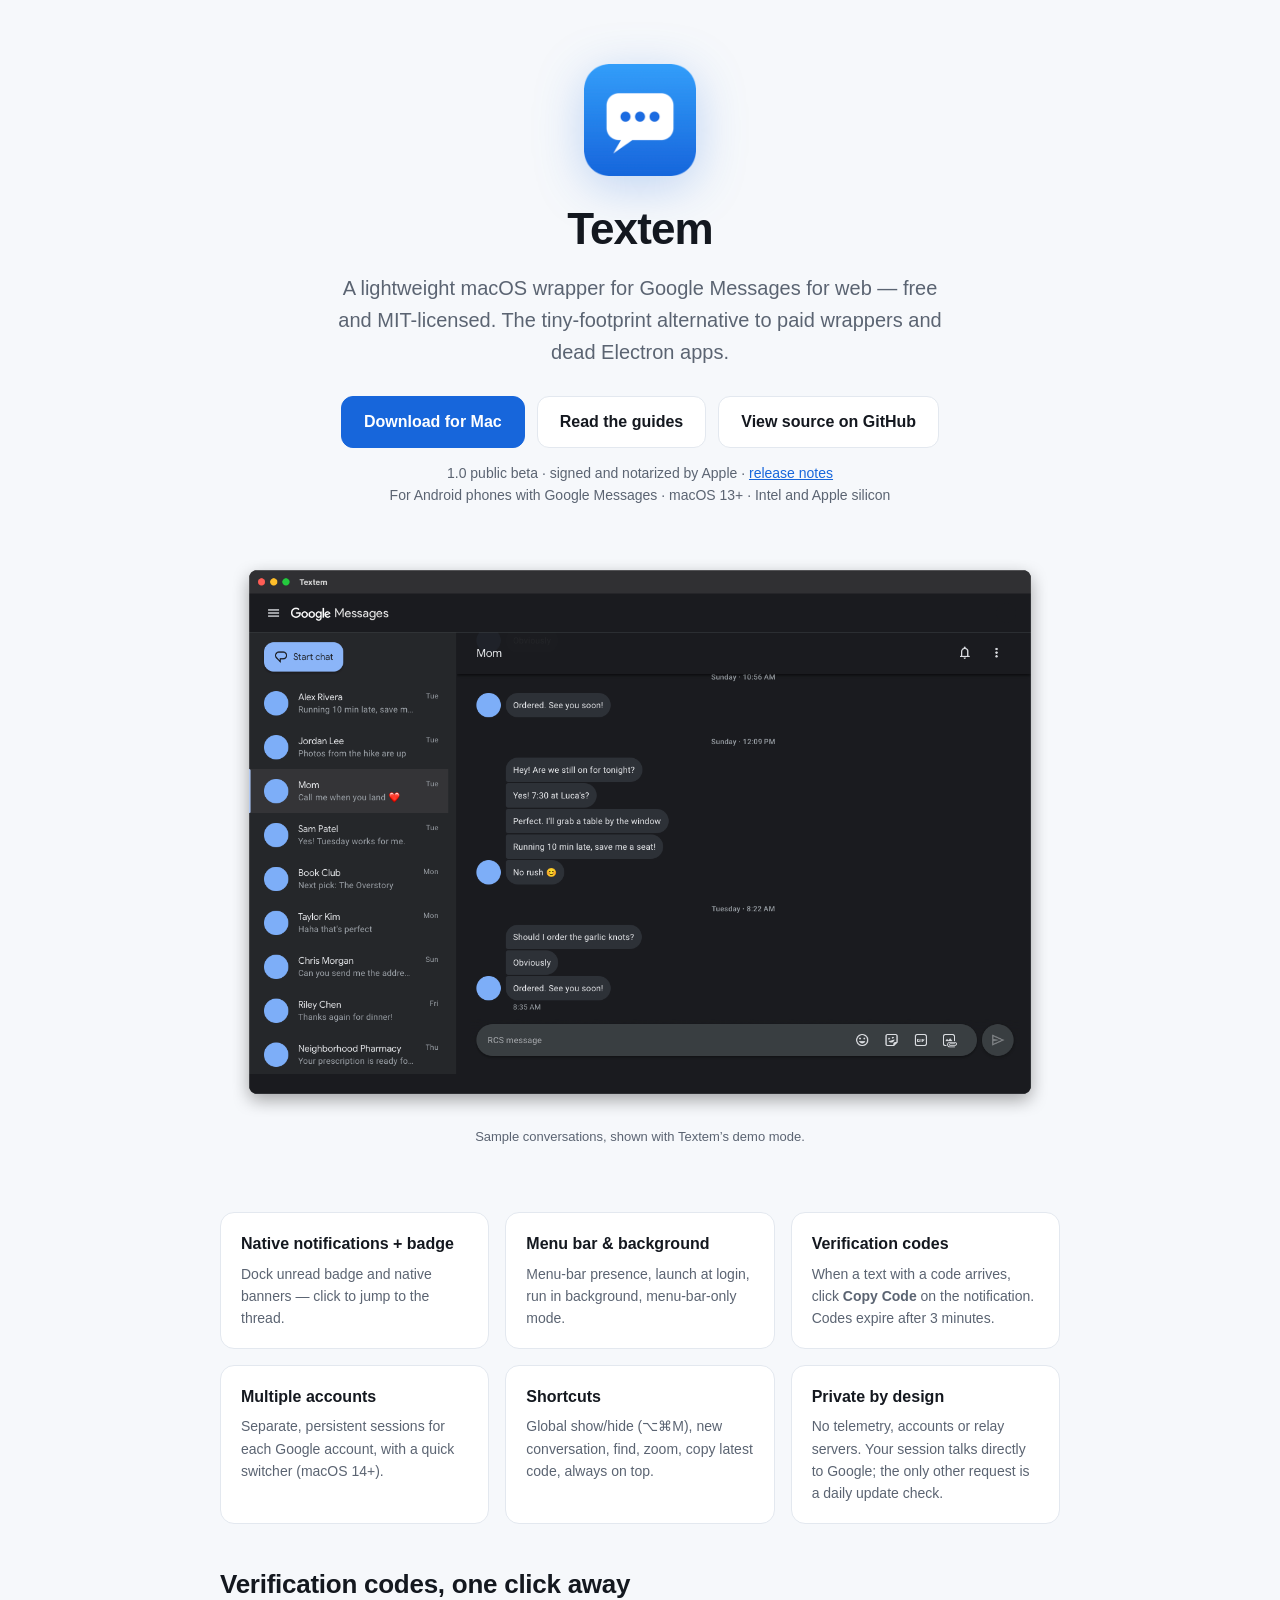
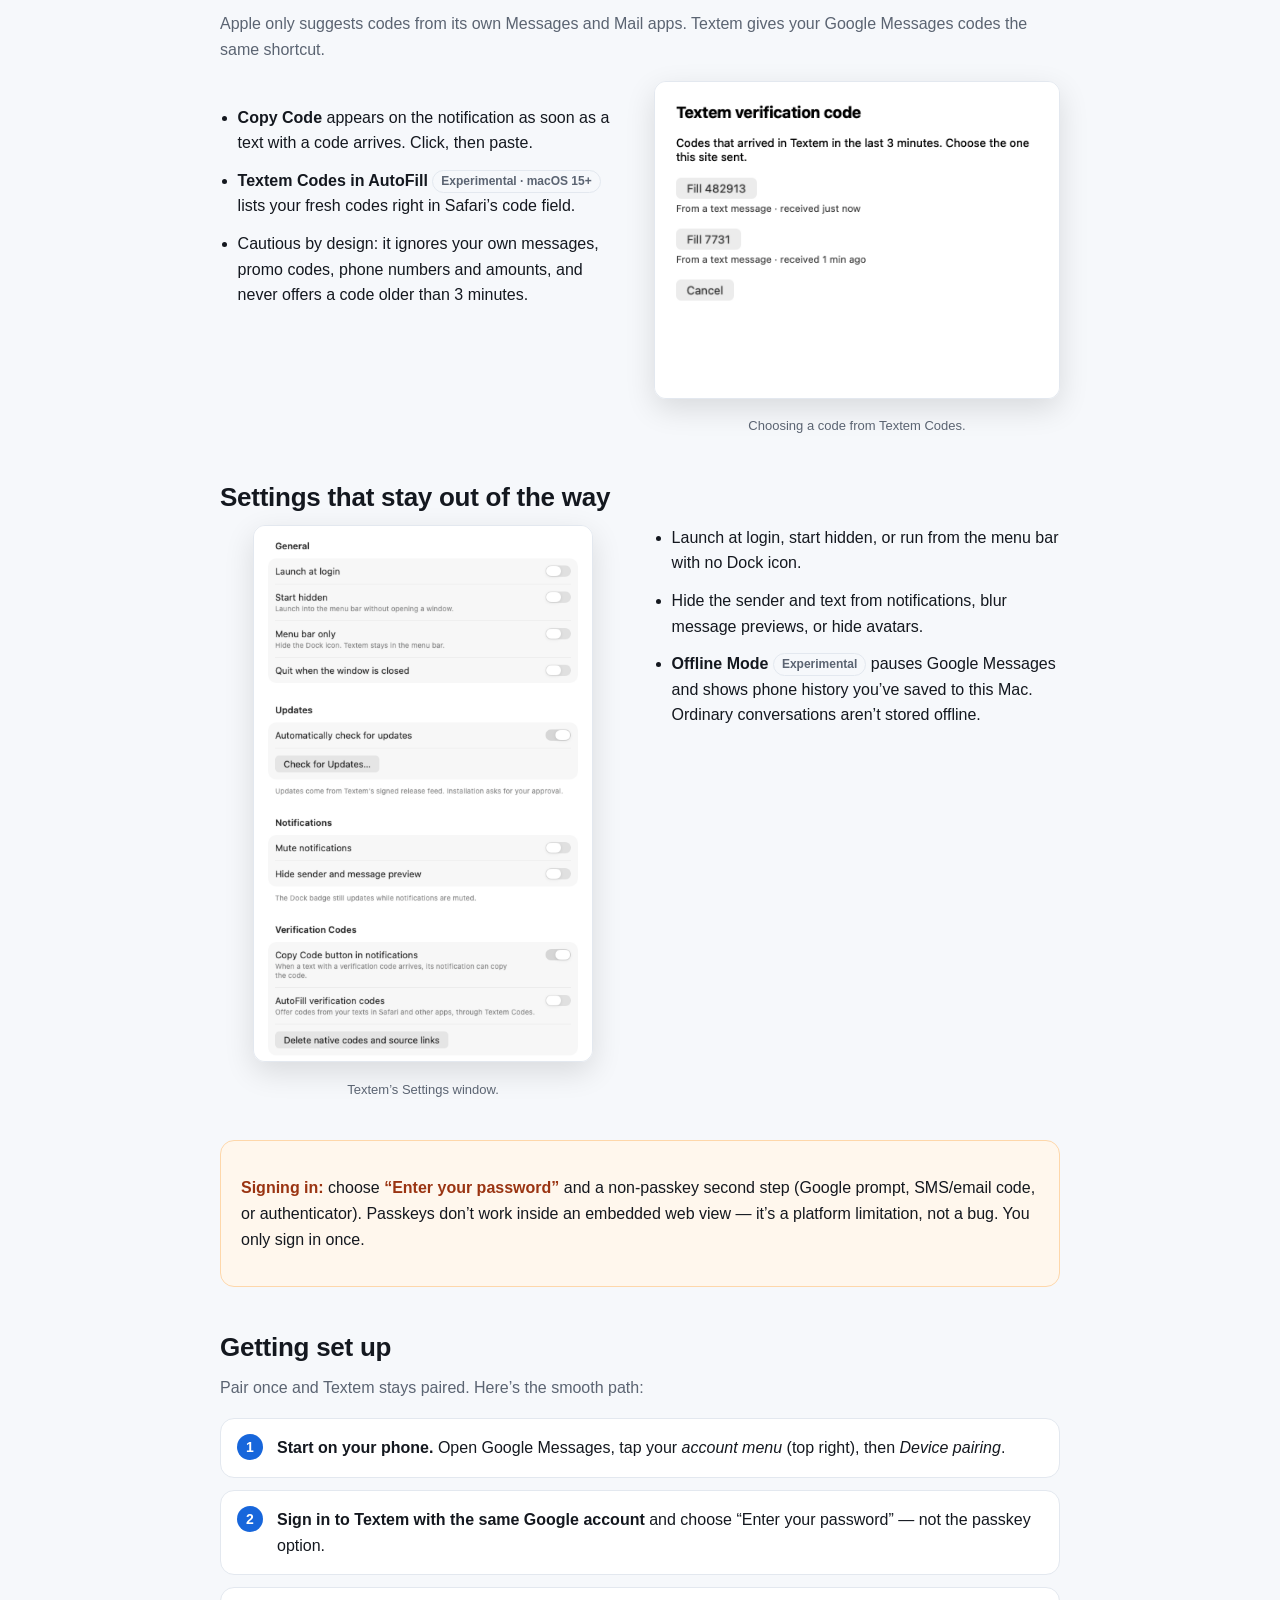
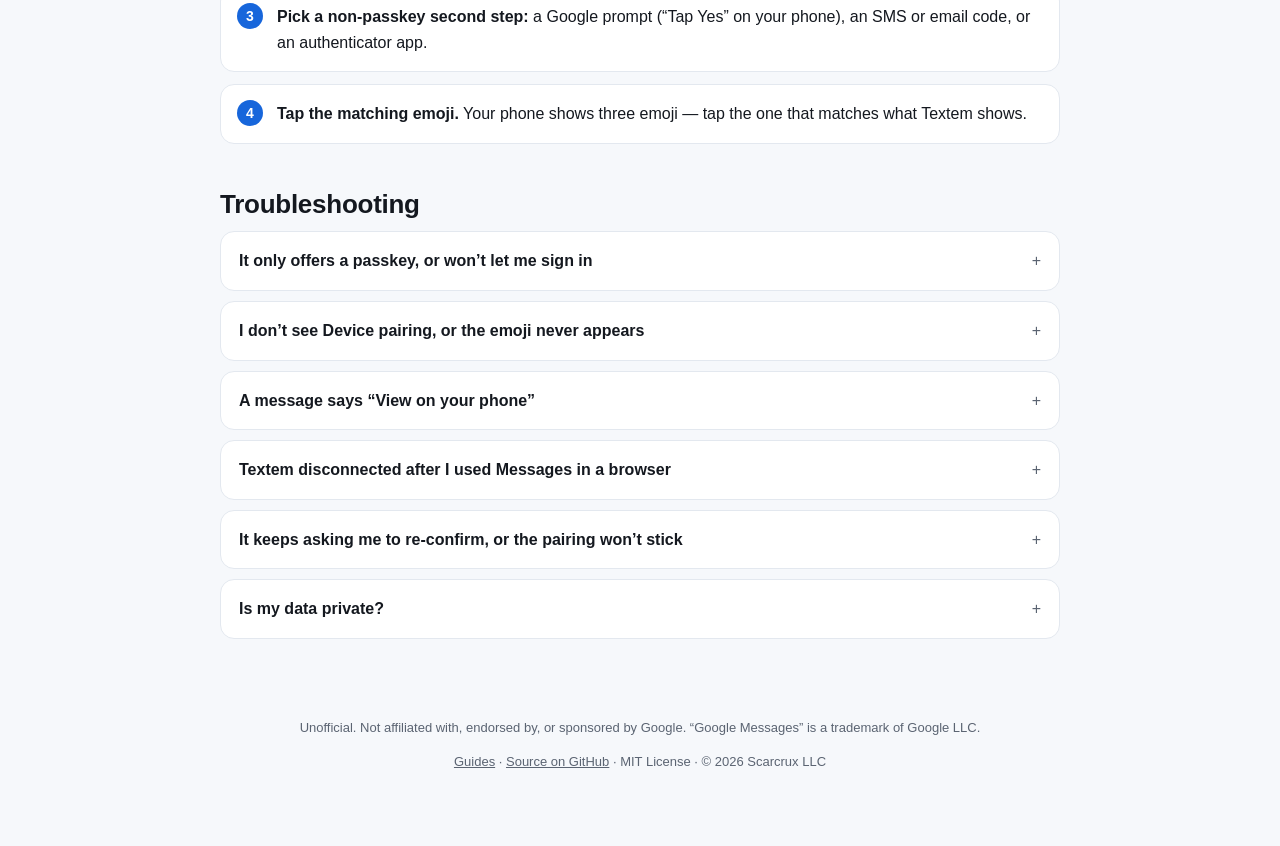
==== docs/index.html @ af414246 "docs(site): add seven user guides at /docs/ Owner request 2026-11-21 (high priority): a docs section" ====
<!DOCTYPE html>
<html lang="en">
<head>
  <meta charset="utf-8">
  <meta name="viewport" content="width=device-width, initial-scale=1">
  <title>Textem — a macOS wrapper for Google Messages</title>
  <meta name="description" content="A lightweight, free, MIT-licensed macOS wrapper for Google Messages for web. Dock badge, native notifications, menu bar, multiple accounts.">
  <link rel="canonical" href="https://textem.scarcrux.com/">
  <link rel="icon" href="favicon.png" type="image/png" sizes="64x64">
  <link rel="apple-touch-icon" href="apple-touch-icon.png">
  <script type="application/ld+json">{"@context":"https://schema.org","@type":"SoftwareApplication","name":"Textem","applicationCategory":"CommunicationApplication","operatingSystem":"macOS 13 or later","description":"A free macOS wrapper for Google Messages for web.","url":"https://textem.scarcrux.com/","license":"https://opensource.org/licenses/MIT","isAccessibleForFree":true,"softwareVersion":"1.0b3","downloadUrl":"https://github.com/Scarcrux/Textem/releases/latest/download/Textem.dmg","offers":{"@type":"Offer","price":"0","priceCurrency":"USD"},"author":{"@type":"Organization","name":"Scarcrux LLC"}}</script>
  <meta name="theme-color" content="#f6f8fb" media="(prefers-color-scheme: light)">
  <meta name="theme-color" content="#0f1319" media="(prefers-color-scheme: dark)">
  <!-- Open Graph -->
  <meta property="og:type" content="website">
  <meta property="og:site_name" content="Textem">
  <meta property="og:title" content="Textem — a macOS wrapper for Google Messages">
  <meta property="og:description" content="A lightweight, free, MIT-licensed macOS wrapper for Google Messages for web. Dock badge, native notifications, menu bar, multiple accounts.">
  <meta property="og:url" content="https://textem.scarcrux.com/">
  <meta property="og:image" content="https://textem.scarcrux.com/og-image.png">
  <meta property="og:image:width" content="1200">
  <meta property="og:image:height" content="630">
  <meta property="og:image:alt" content="Textem app icon and wordmark">
  <!-- Twitter -->
  <meta name="twitter:card" content="summary_large_image">
  <meta name="twitter:title" content="Textem — a macOS wrapper for Google Messages">
  <meta name="twitter:description" content="A lightweight, free, MIT-licensed macOS wrapper for Google Messages for web.">
  <meta name="twitter:image" content="https://textem.scarcrux.com/og-image.png">
  <style>
    :root {
      --blue: #1766db;
      --blue-light: #33a0fa;
      --ink: #14181f;
      --muted: #5b6472;
      --bg: #f6f8fb;
      --card: #ffffff;
      --border: #e3e8ef;
      /* Let form controls, scrollbars and the caret follow the scheme. */
      color-scheme: light dark;
    }
    * { box-sizing: border-box; }
    html { -webkit-font-smoothing: antialiased; }
    body {
      margin: 0; color: var(--ink); background: var(--bg);
      font: 16px/1.6 -apple-system, BlinkMacSystemFont, "Segoe UI", Roboto, Helvetica, Arial, sans-serif;
    }
    a { color: var(--blue); }
    a:focus-visible, summary:focus-visible { outline: 3px solid var(--blue); outline-offset: 3px; }
    .skip {
      position: absolute; left: 12px; top: -60px; z-index: 10; padding: 10px 14px;
      background: var(--card); color: var(--ink); border: 2px solid var(--blue); border-radius: 8px;
    }
    .skip:focus { top: 12px; }
    .sr-only {
      position: absolute; width: 1px; height: 1px; padding: 0; margin: -1px;
      overflow: hidden; clip: rect(0, 0, 0, 0); white-space: nowrap; border: 0;
    }
    .wrap { max-width: 880px; margin: 0 auto; padding: 0 20px; }
    /* header.wrap, not header: .wrap's padding (a class) beat the bare
       element selector and pinned the logo to the top edge. */
    header.wrap { text-align: center; padding: 64px 20px 40px; }
    .app-icon { width: 112px; height: 112px; display: block; margin: 0 auto 18px; filter: drop-shadow(0 10px 24px rgba(23,102,219,.25)); }
    h1 { font-size: 44px; margin: 0 0 8px; letter-spacing: -.02em; }
    .tag { font-size: 20px; color: var(--muted); margin: 0 auto 28px; max-width: 620px; }
    .btns { display: flex; gap: 12px; justify-content: center; flex-wrap: wrap; }
    .btn {
      display: inline-block; padding: 12px 22px; border-radius: 12px; font-weight: 600;
      text-decoration: none; border: 1px solid var(--border);
    }
    .btn.primary { background: var(--blue); color: #fff; border-color: var(--blue); }
    .btn.ghost { background: var(--card); color: var(--ink); }
    .btn.disabled { background: var(--card); color: var(--muted); cursor: not-allowed; }
    .note { color: var(--muted); font-size: 14px; margin-top: 14px; }
    section { padding: 24px 0 8px; }
    .grid { display: grid; grid-template-columns: repeat(auto-fit, minmax(220px, 1fr)); gap: 16px; }
    .feat { background: var(--card); border: 1px solid var(--border); border-radius: 14px; padding: 18px 20px; }
    .feat h3 { margin: 0 0 6px; font-size: 16px; }
    .feat p { margin: 0; color: var(--muted); font-size: 14px; }
    .callout {
      background: #fff7ed; border: 1px solid #fed7aa; border-radius: 14px; padding: 18px 20px; margin-top: 8px;
    }
    .callout strong { color: #9a3412; }
    footer { text-align: center; color: var(--muted); font-size: 13px; padding: 48px 20px 60px; }
    footer a { color: var(--muted); }
    h2 { font-size: 26px; letter-spacing: -.01em; margin: 8px 0 6px; }
    .lead { color: var(--muted); margin: 0 0 18px; }
    ol.steps { list-style: none; counter-reset: s; margin: 0; padding: 0; display: grid; gap: 12px; }
    ol.steps li {
      counter-increment: s; position: relative; padding: 16px 18px 16px 56px;
      background: var(--card); border: 1px solid var(--border); border-radius: 14px;
    }
    ol.steps li::before {
      content: counter(s); position: absolute; left: 16px; top: 15px;
      width: 26px; height: 26px; border-radius: 50%; background: var(--blue); color: #fff;
      font-weight: 700; font-size: 14px; display: grid; place-items: center;
    }
    details.faq {
      background: var(--card); border: 1px solid var(--border); border-radius: 14px;
      padding: 0 18px; margin-bottom: 10px;
    }
    details.faq summary { cursor: pointer; font-weight: 600; padding: 16px 0; list-style: none; }
    details.faq summary::-webkit-details-marker { display: none; }
    details.faq summary::after { content: "+"; float: right; color: var(--muted); font-weight: 400; }
    details.faq[open] summary::after { content: "–"; }
    details.faq p { margin: 0 0 16px; color: var(--muted); font-size: 15px; }
    .split { display: grid; grid-template-columns: 1fr 1fr; gap: 28px; align-items: start; }
    .shot.tall img { max-width: 340px; }
    @media (max-width: 760px) { .split { grid-template-columns: 1fr; } }
    .shot { margin: 0; text-align: center; }
    .shot img { max-width: 100%; height: auto; border-radius: 12px; border: 1px solid var(--border); box-shadow: 0 10px 30px rgba(0,0,0,.12); }
    .shot figcaption { color: var(--muted); font-size: 13px; margin-top: 10px; }
    .ticks { padding-left: 1.1em; margin: 0; }
    .ticks li { margin: 0 0 12px; }
    .badge { display: inline-block; font-size: 12px; font-weight: 600; color: var(--muted); border: 1px solid var(--border); border-radius: 999px; padding: 1px 8px; vertical-align: 1px; }
    .hero-shot { margin: 34px auto 0; max-width: 980px; }
    .hero-shot img { width: 100%; height: auto; display: block; }
    .hero-shot figcaption { color: var(--muted); font-size: 13px; margin-top: 4px; }
    /* Dark mode: the page is variable-driven, so overriding the palette covers
       nearly everything. Only the amber callout hardcodes
       light-scheme colors and need explicit counterparts. Keep this block LAST
       in the stylesheet: its rules have the same specificity as the base
       rules, so anything after it would silently win in dark mode. */
    @media (prefers-color-scheme: dark) {
      :root {
        /* #4d9bff, not a darker blue: links must clear 4.5:1 on the page bg AND
           inside cards (#2b7cff measured 4.42 on --card, just under AA). */
        --blue: #4d9bff;
        --blue-light: #66b2ff;
        --ink: #e6eaf0;
        --muted: #98a2b3;
        --bg: #0f1319;
        --card: #171c24;
        --border: #262d38;
      }
      /* Filled controls invert in dark: white-on-blue only reached 3.87:1, so
         use a lighter blue with dark text (8.3:1). */
      .btn.primary { background: var(--blue-light); color: #0f1319; border-color: var(--blue-light); }
      ol.steps li::before { background: var(--blue-light); color: #0f1319; }
      .callout { background: #2a1c0c; border-color: #6b3f10; }
      .callout strong { color: #fbbf24; }
    }
  </style>
</head>
<body>
  <a class="skip" href="#main">Skip to main content</a>
  <header class="wrap">
    <img class="app-icon" src="media/app-icon.png" width="112" height="112" alt="">
    <h1>Textem</h1>
    <p class="tag">A lightweight macOS wrapper for Google Messages for web — free and MIT-licensed. The tiny-footprint alternative to paid wrappers and dead Electron apps.</p>
    <div class="btns">
      <a class="btn primary" href="https://github.com/Scarcrux/Textem/releases/latest/download/Textem.dmg">Download for Mac</a>
      <a class="btn ghost" href="/docs/">Read the guides</a>
      <a class="btn ghost" href="https://github.com/Scarcrux/Textem">View source on GitHub</a>
    </div>
    <p class="note">1.0 public beta · signed and notarized by Apple · <a href="https://github.com/Scarcrux/Textem/releases/latest">release notes</a><br>For Android phones with Google Messages · macOS 13+ · Intel and Apple silicon</p>
    <figure class="hero-shot">
      <img src="media/textem-window.png" width="1376" height="954" alt="The Textem window showing Google Messages with a conversation list and an open chat (sample conversations)">
      <figcaption>Sample conversations, shown with Textem’s demo mode.</figcaption>
    </figure>
  </header>

  <main class="wrap" id="main">
    <section>
      <h2 class="sr-only">Features</h2>
      <div class="grid">
        <div class="feat"><h3>Native notifications + badge</h3><p>Dock unread badge and native banners — click to jump to the thread.</p></div>
        <div class="feat"><h3>Menu bar &amp; background</h3><p>Menu-bar presence, launch at login, run in background, menu-bar-only mode.</p></div>
        <div class="feat"><h3>Verification codes</h3><p>When a text with a code arrives, click <strong>Copy Code</strong> on the notification. Codes expire after 3 minutes.</p></div>
        <div class="feat"><h3>Multiple accounts</h3><p>Separate, persistent sessions for each Google account, with a quick switcher (macOS 14+).</p></div>
        <div class="feat"><h3>Shortcuts</h3><p>Global show/hide (⌥⌘M), new conversation, find, zoom, copy latest code, always on top.</p></div>
        <div class="feat"><h3>Private by design</h3><p>No telemetry, accounts or relay servers. Your session talks directly to Google; the only other request is a daily update check.</p></div>
      </div>
    </section>

    <section id="codes">
      <h2>Verification codes, one click away</h2>
      <p class="lead">Apple only suggests codes from its own Messages and Mail apps. Textem gives your Google Messages codes the same shortcut.</p>
      <div class="split">
        <div style="padding-top: 24px">
          <ul class="ticks">
            <li><strong>Copy Code</strong> appears on the notification as soon as a text with a code arrives. Click, then paste.</li>
            <li><strong>Textem Codes in AutoFill</strong> <span class="badge">Experimental · macOS 15+</span> lists your fresh codes right in Safari’s code field.</li>
            <li>Cautious by design: it ignores your own messages, promo codes, phone numbers and amounts, and never offers a code older than 3 minutes.</li>
          </ul>
        </div>
        <figure class="shot">
          <picture>
            <source srcset="media/autofill-list-dark.png" media="(prefers-color-scheme: dark)">
            <img src="media/autofill-list-light.png" width="460" height="360" alt="Textem Codes AutoFill sheet listing two recent verification codes with Fill buttons">
          </picture>
          <figcaption>Choosing a code from Textem Codes.</figcaption>
        </figure>
      </div>
    </section>

    <section id="settings">
      <h2>Settings that stay out of the way</h2>
      <div class="split">
        <figure class="shot tall">
          <picture>
            <source srcset="media/settings-dark.png" media="(prefers-color-scheme: dark)">
            <img src="media/settings-light.png" width="480" height="760" alt="Textem Settings: launch at login, start hidden, menu bar only, updates, notifications and verification codes">
          </picture>
          <figcaption>Textem’s Settings window.</figcaption>
        </figure>
        <div>
          <ul class="ticks">
            <li>Launch at login, start hidden, or run from the menu bar with no Dock icon.</li>
            <li>Hide the sender and text from notifications, blur message previews, or hide avatars.</li>
            <li><strong>Offline Mode</strong> <span class="badge">Experimental</span> pauses Google Messages and shows phone history you’ve saved to this Mac. Ordinary conversations aren’t stored offline.</li>
          </ul>
        </div>
      </div>
    </section>

    <section>
      <h2 class="sr-only">Sign-in notice</h2>
      <div class="callout">
        <p><strong>Signing in:</strong> choose <strong>“Enter your password”</strong> and a non-passkey second step (Google prompt, SMS/email code, or authenticator). Passkeys don’t work inside an embedded web view — it’s a platform limitation, not a bug. You only sign in once.</p>
      </div>
    </section>

    <section id="setup">
      <h2>Getting set up</h2>
      <p class="lead">Pair once and Textem stays paired. Here’s the smooth path:</p>
      <ol class="steps">
        <li><strong>Start on your phone.</strong> Open Google Messages, tap your <em>account menu</em> (top right), then <em>Device pairing</em>.</li>
        <li><strong>Sign in to Textem with the same Google account</strong> and choose “Enter your password” — not the passkey option.</li>
        <li><strong>Pick a non-passkey second step:</strong> a Google prompt (“Tap Yes” on your phone), an SMS or email code, or an authenticator app.</li>
        <li><strong>Tap the matching emoji.</strong> Your phone shows three emoji — tap the one that matches what Textem shows.</li>
      </ol>
    </section>

    <section id="troubleshooting">
      <h2>Troubleshooting</h2>
      <details class="faq">
        <summary>It only offers a passkey, or won’t let me sign in</summary>
        <p>Passkeys can’t work inside an embedded web view — that’s an Apple platform limitation for sites we don’t own, not a bug in Textem. On the sign-in screen choose <strong>“Enter your password”</strong> and a non-passkey second step (Google prompt, SMS/email code, or authenticator).</p>
      </details>
      <details class="faq">
        <summary>I don’t see Device pairing, or the emoji never appears</summary>
        <p>Update Google Messages on your phone, then open your <em>account menu</em> (top right) → <em>Device pairing</em>. Make sure your phone and Textem are signed in to the <strong>same</strong> Google account. QR-code pairing is no longer available in the US, so the emoji prompt is the way to pair there.</p>
      </details>
      <details class="faq">
        <summary>A message says “View on your phone”</summary>
        <p>Google sends some messages — usually business messages with rich cards, images or buttons — only to your phone. Google Messages for web never receives their content, so Textem can’t show it either. Open those messages on your phone.</p>
      </details>
      <details class="faq">
        <summary>Textem disconnected after I used Messages in a browser</summary>
        <p>Google allows only one active computer at a time per account. Opening Google Messages for web in a browser or on another computer makes that the active one, and Textem loses its connection. Close the other session, then reload Textem (⇧⌘R).</p>
      </details>
      <details class="faq">
        <summary>It keeps asking me to re-confirm, or the pairing won’t stick</summary>
        <p>That’s usually cross-site cookie partitioning. Textem already relaxes tracking prevention on its own data store so Google’s cookies aren’t split between <em>accounts.google.com</em> and <em>messages.google.com</em>. If it still loops, quit Textem fully and reopen it — don’t force-quit while you’re mid-sign-in — then try once more.</p>
      </details>
      <details class="faq">
        <summary>Is my data private?</summary>
        <p>Yes. Textem is just a wrapper around Google’s own web client: your session lives locally on your Mac, there’s zero telemetry, and nothing sits between you and Google — no third-party account, no relay server. The only other connection is a once-a-day update check to this site while Textem is open, which you can turn off in Settings.</p>
      </details>
    </section>
  </main>

  <footer>
    <p>Unofficial. Not affiliated with, endorsed by, or sponsored by Google. “Google Messages” is a trademark of Google LLC.</p>
    <p><a href="/docs/">Guides</a> · <a href="https://github.com/Scarcrux/Textem">Source on GitHub</a> · MIT License · © 2026 Scarcrux LLC</p>
  </footer>
</body>
</html>
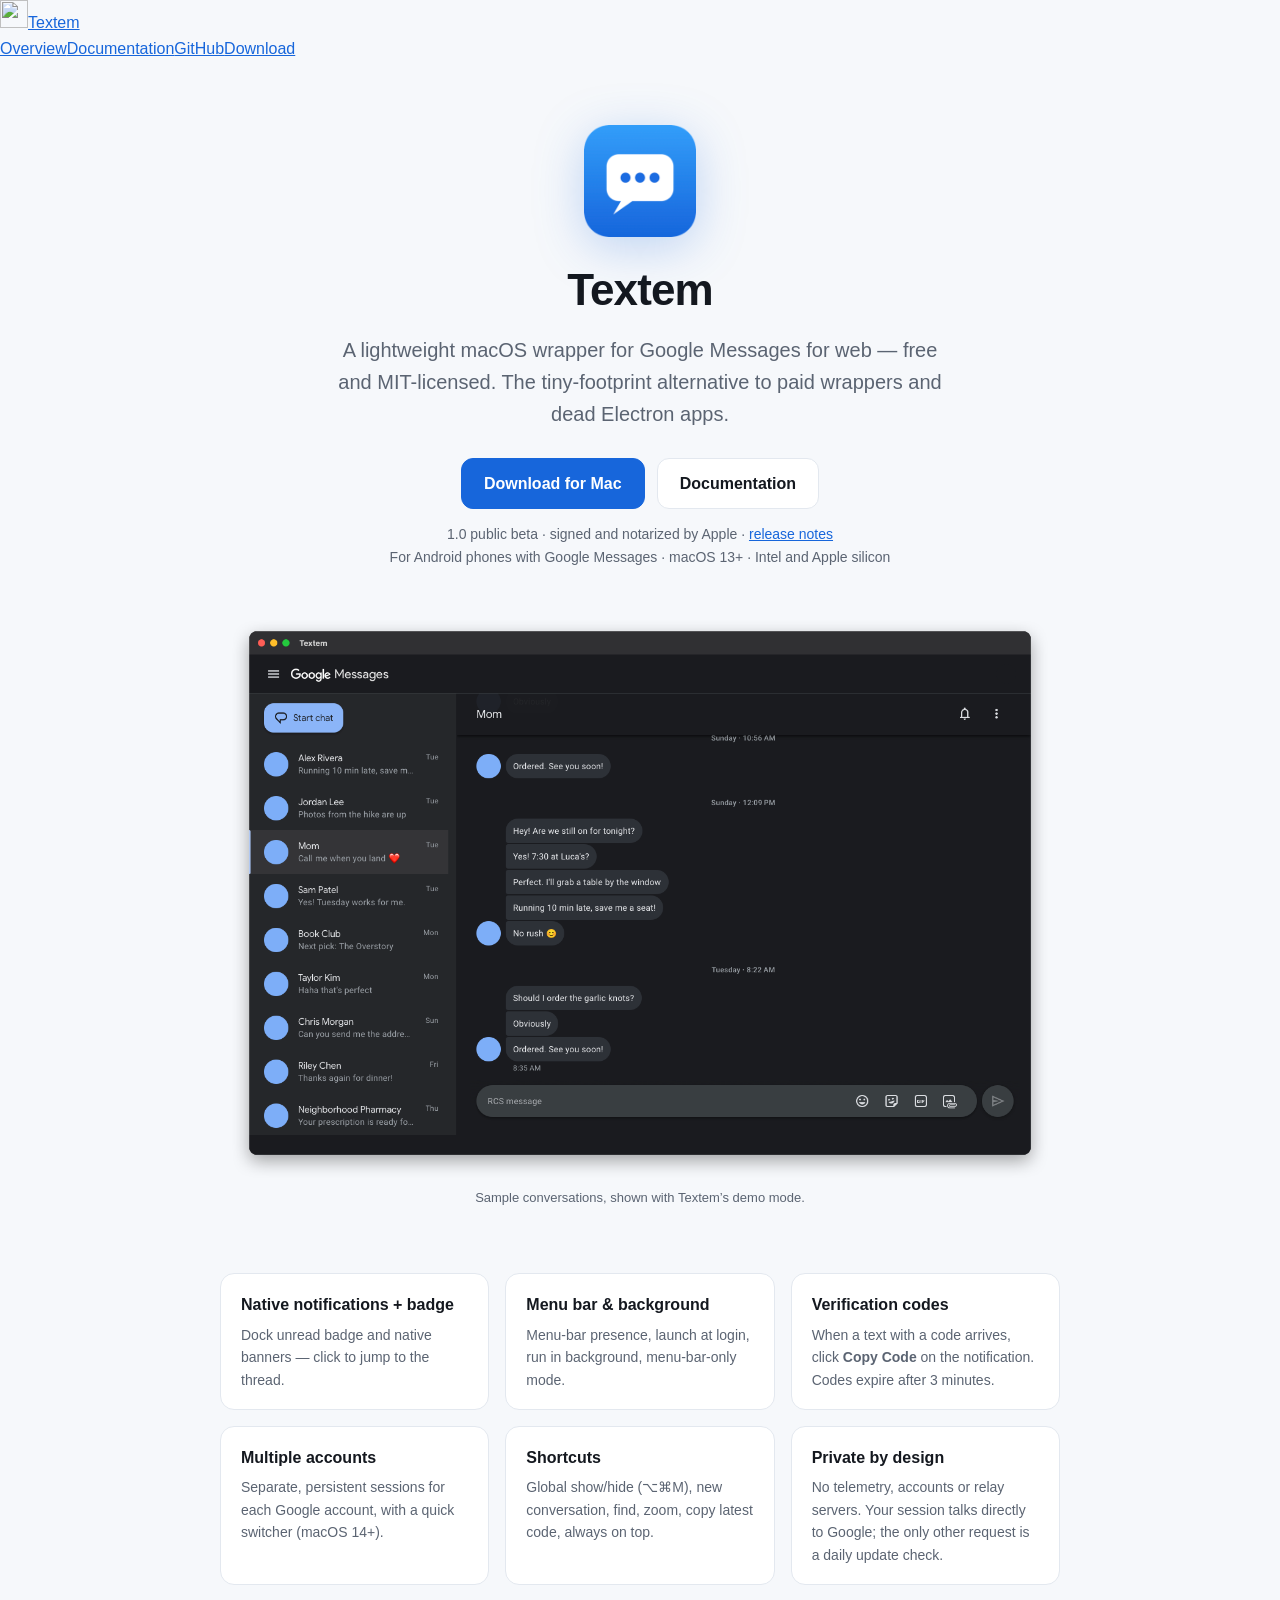
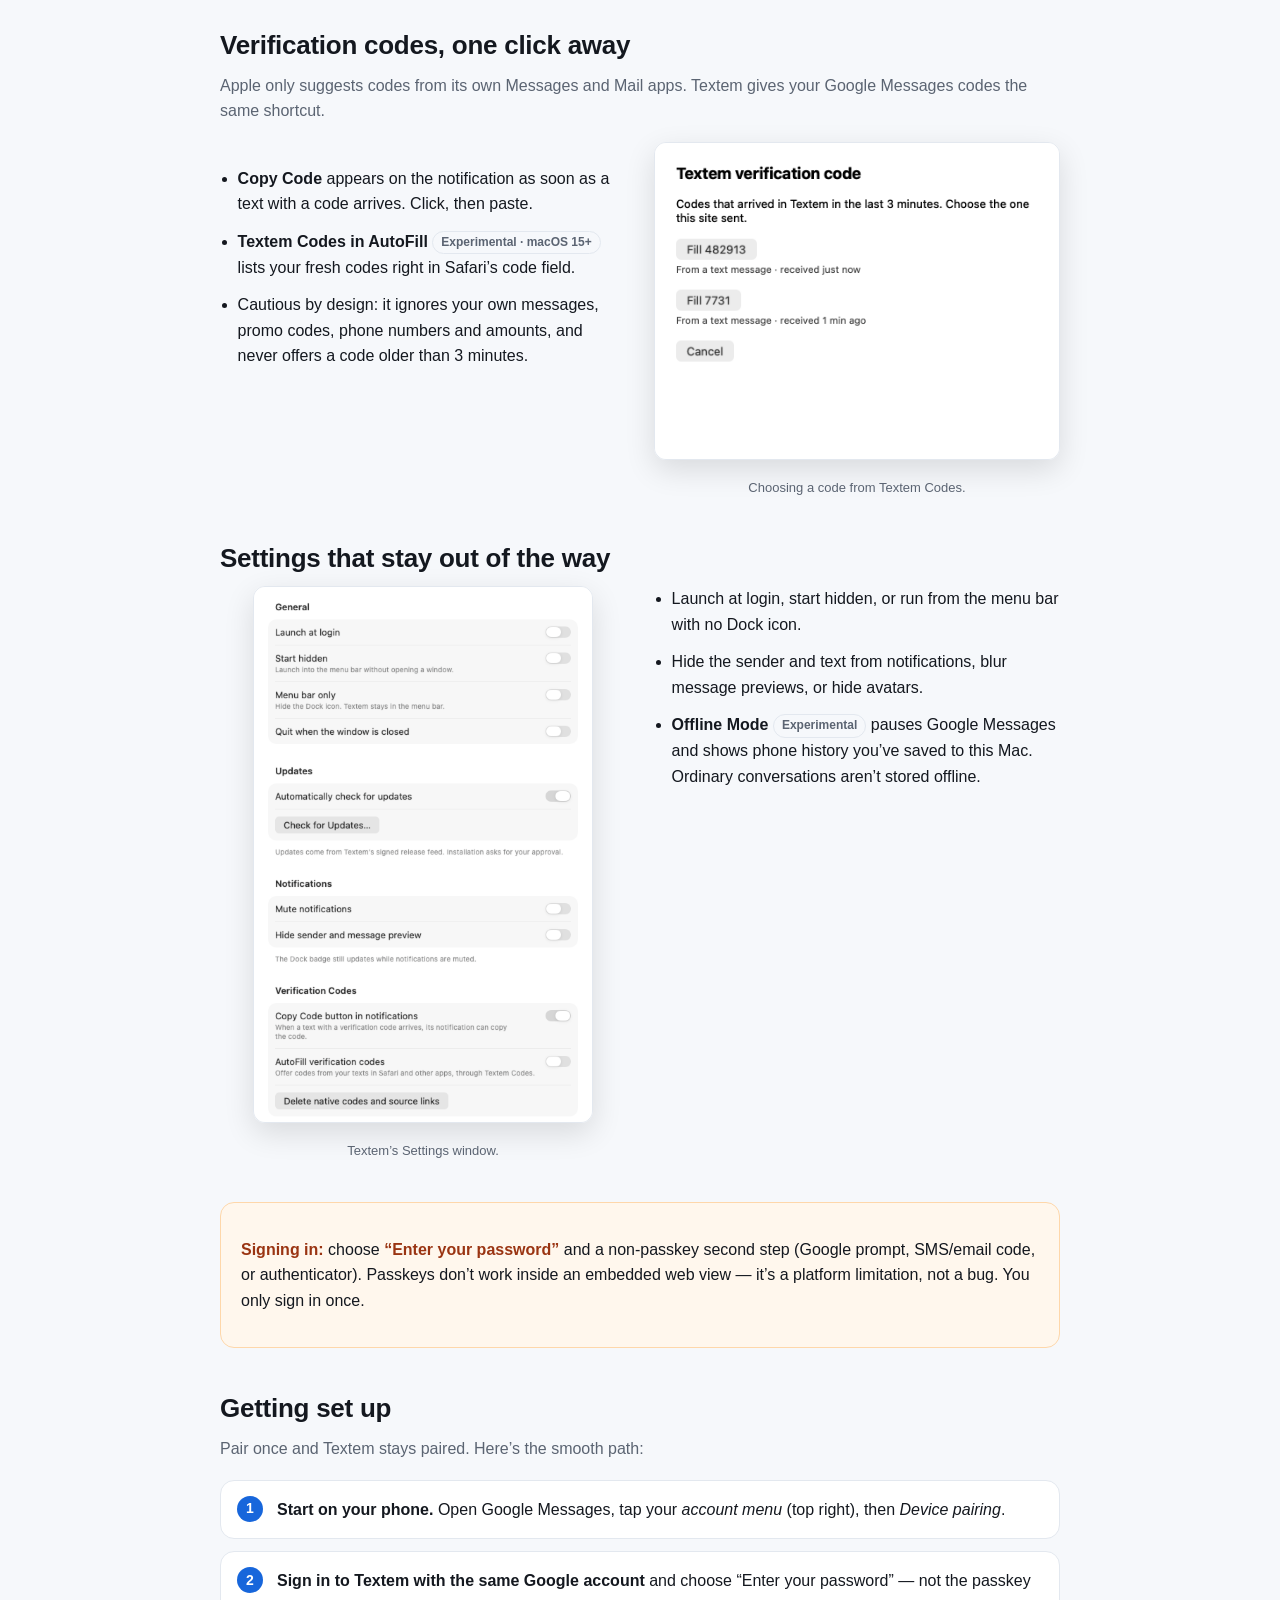
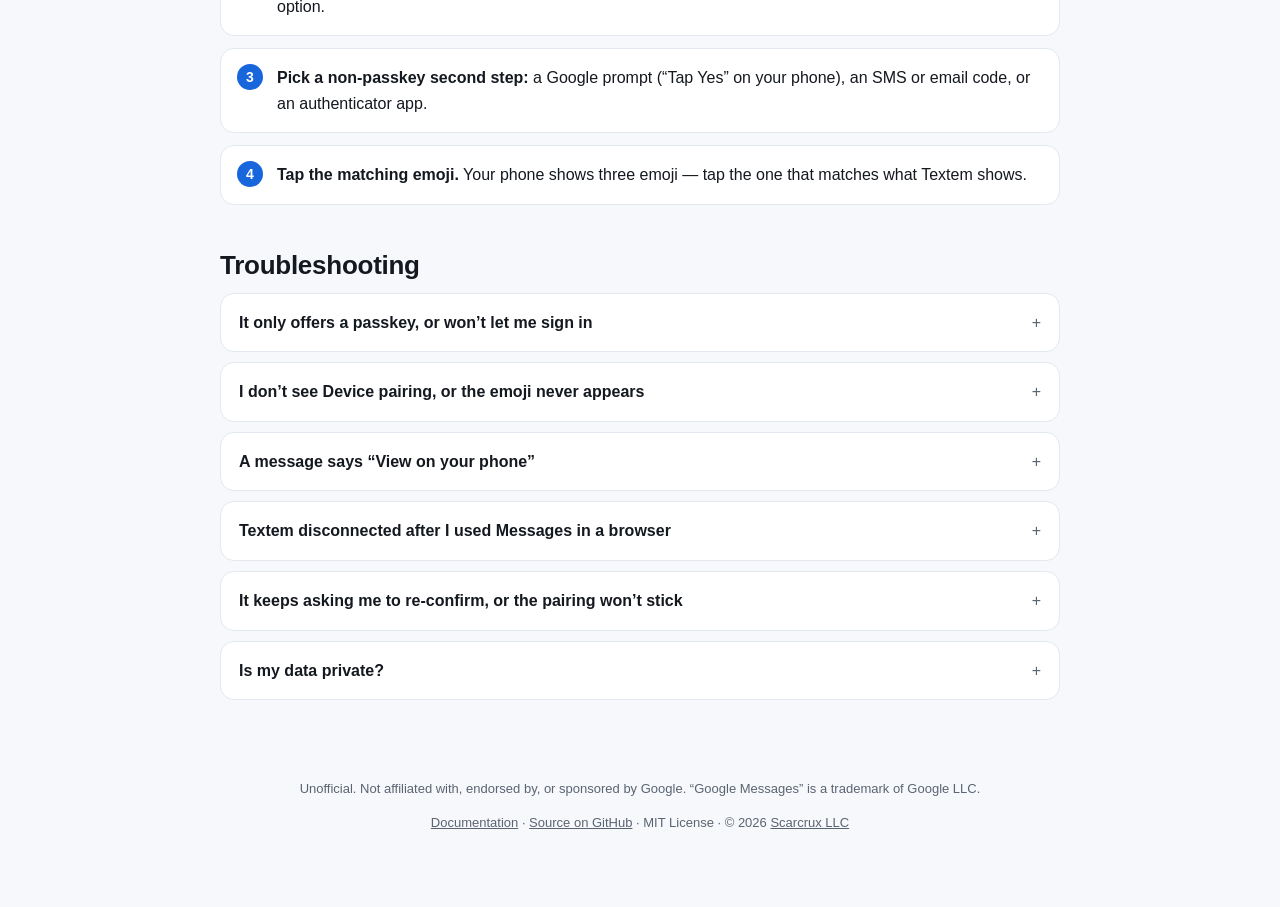
==== commit 036b7662: "docs(site): share one top bar across every page Owner feedback on the live site: the menu only exist" ====
--- a/docs/index.html
+++ b/docs/index.html
@@ -6,6 +6,7 @@
   <title>Textem — a macOS wrapper for Google Messages</title>
   <meta name="description" content="A lightweight, free, MIT-licensed macOS wrapper for Google Messages for web. Dock badge, native notifications, menu bar, multiple accounts.">
   <link rel="canonical" href="https://textem.scarcrux.com/">
+  <link rel="stylesheet" href="/topbar.css">
   <link rel="icon" href="favicon.png" type="image/png" sizes="64x64">
   <link rel="apple-touch-icon" href="apple-touch-icon.png">
   <script type="application/ld+json">{"@context":"https://schema.org","@type":"SoftwareApplication","name":"Textem","applicationCategory":"CommunicationApplication","operatingSystem":"macOS 13 or later","description":"A free macOS wrapper for Google Messages for web.","url":"https://textem.scarcrux.com/","license":"https://opensource.org/licenses/MIT","isAccessibleForFree":true,"softwareVersion":"1.0b3","downloadUrl":"https://github.com/Scarcrux/Textem/releases/latest/download/Textem.dmg","offers":{"@type":"Offer","price":"0","priceCurrency":"USD"},"author":{"@type":"Organization","name":"Scarcrux LLC"}}</script>
@@ -143,14 +144,14 @@
 </head>
 <body>
   <a class="skip" href="#main">Skip to main content</a>
+  <header class="site-topbar"><a class="tb-brand" href="/"><img src="/media/app-icon.png" width="28" height="28" alt="">Textem</a><nav aria-label="Site"><a href="/" aria-current="page">Overview</a><a href="/docs/">Documentation</a><a href="https://github.com/Scarcrux/Textem" class="tb-github">GitHub</a><a class="tb-download" href="https://github.com/Scarcrux/Textem/releases/latest/download/Textem.dmg">Download</a></nav></header>
   <header class="wrap">
     <img class="app-icon" src="media/app-icon.png" width="112" height="112" alt="">
     <h1>Textem</h1>
     <p class="tag">A lightweight macOS wrapper for Google Messages for web — free and MIT-licensed. The tiny-footprint alternative to paid wrappers and dead Electron apps.</p>
     <div class="btns">
       <a class="btn primary" href="https://github.com/Scarcrux/Textem/releases/latest/download/Textem.dmg">Download for Mac</a>
-      <a class="btn ghost" href="/docs/">Read the guides</a>
-      <a class="btn ghost" href="https://github.com/Scarcrux/Textem">View source on GitHub</a>
+      <a class="btn ghost" href="/docs/">Documentation</a>
     </div>
     <p class="note">1.0 public beta · signed and notarized by Apple · <a href="https://github.com/Scarcrux/Textem/releases/latest">release notes</a><br>For Android phones with Google Messages · macOS 13+ · Intel and Apple silicon</p>
     <figure class="hero-shot">
@@ -262,7 +263,7 @@
 
   <footer>
     <p>Unofficial. Not affiliated with, endorsed by, or sponsored by Google. “Google Messages” is a trademark of Google LLC.</p>
-    <p><a href="/docs/">Guides</a> · <a href="https://github.com/Scarcrux/Textem">Source on GitHub</a> · MIT License · © 2026 Scarcrux LLC</p>
+    <p><a href="/docs/">Documentation</a> · <a href="https://github.com/Scarcrux/Textem">Source on GitHub</a> · MIT License · © 2026 <a href="https://scarcrux.com">Scarcrux LLC</a></p>
   </footer>
 </body>
 </html>
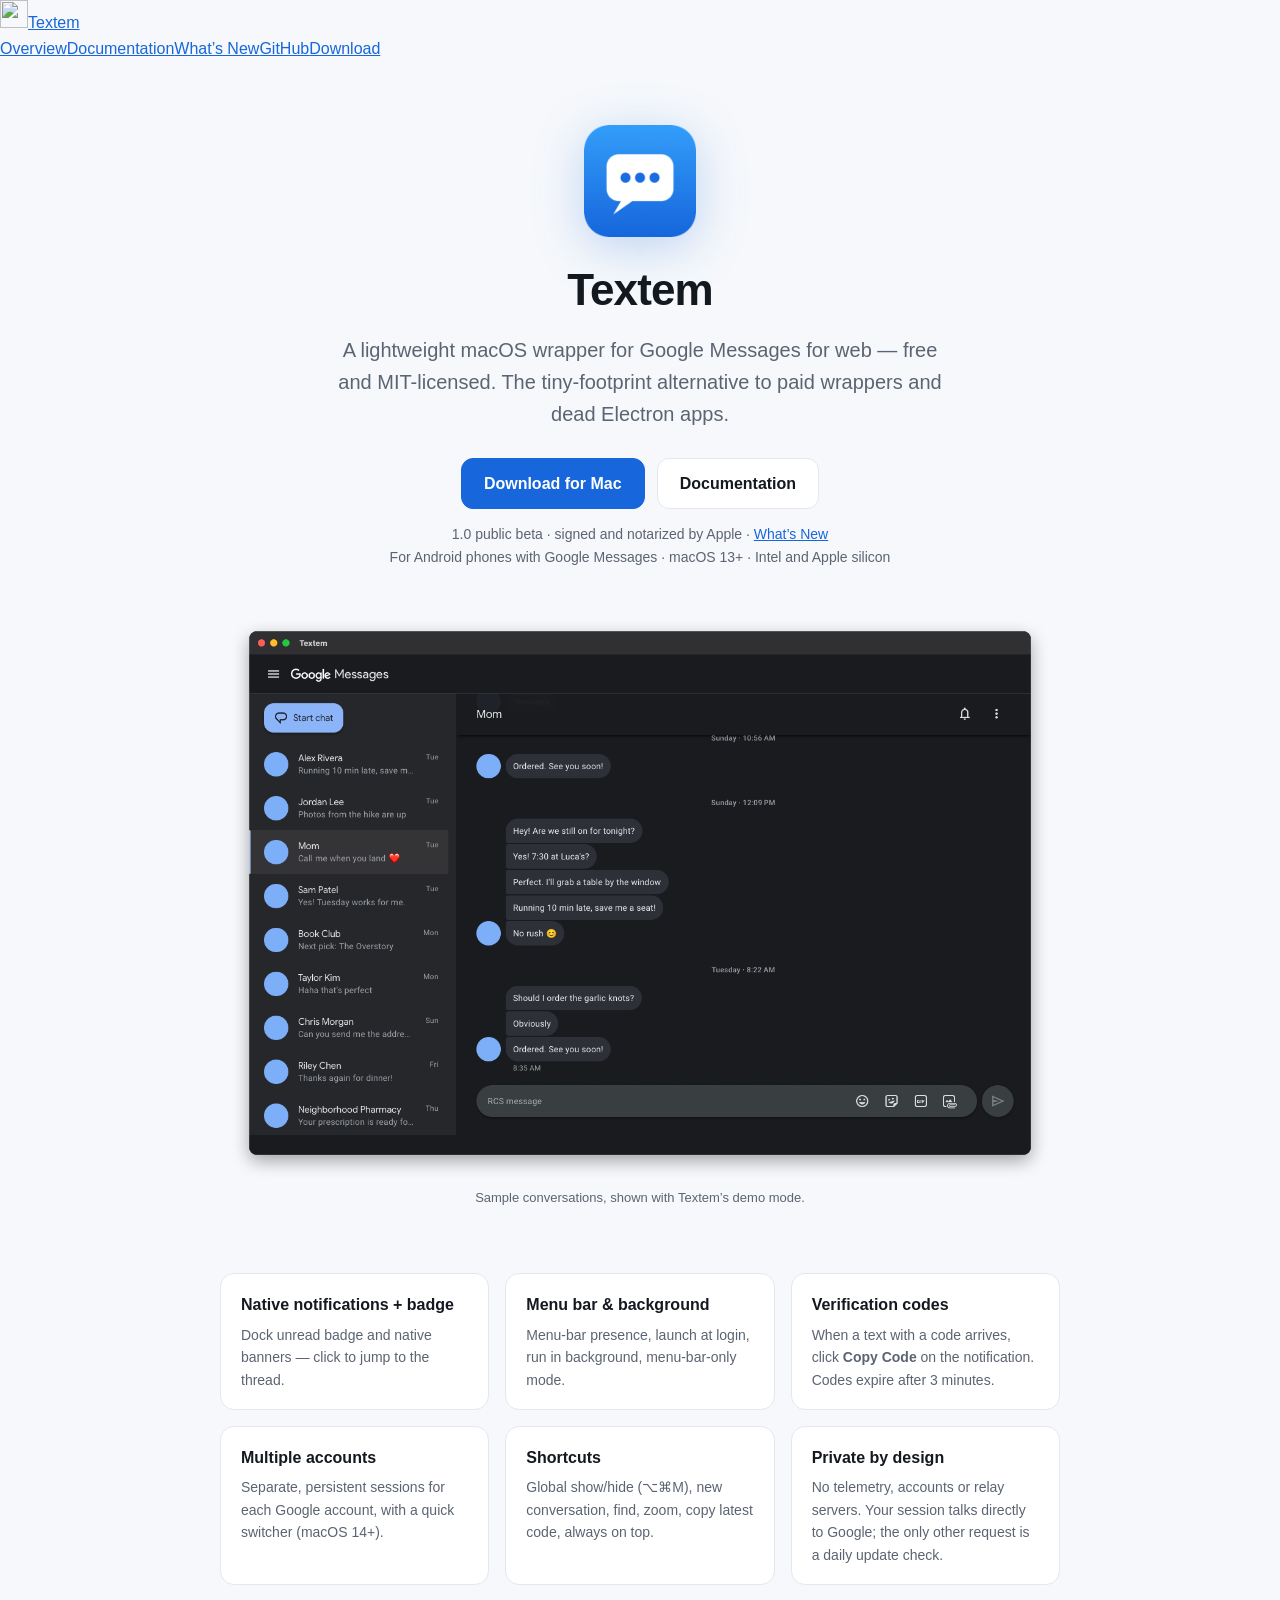
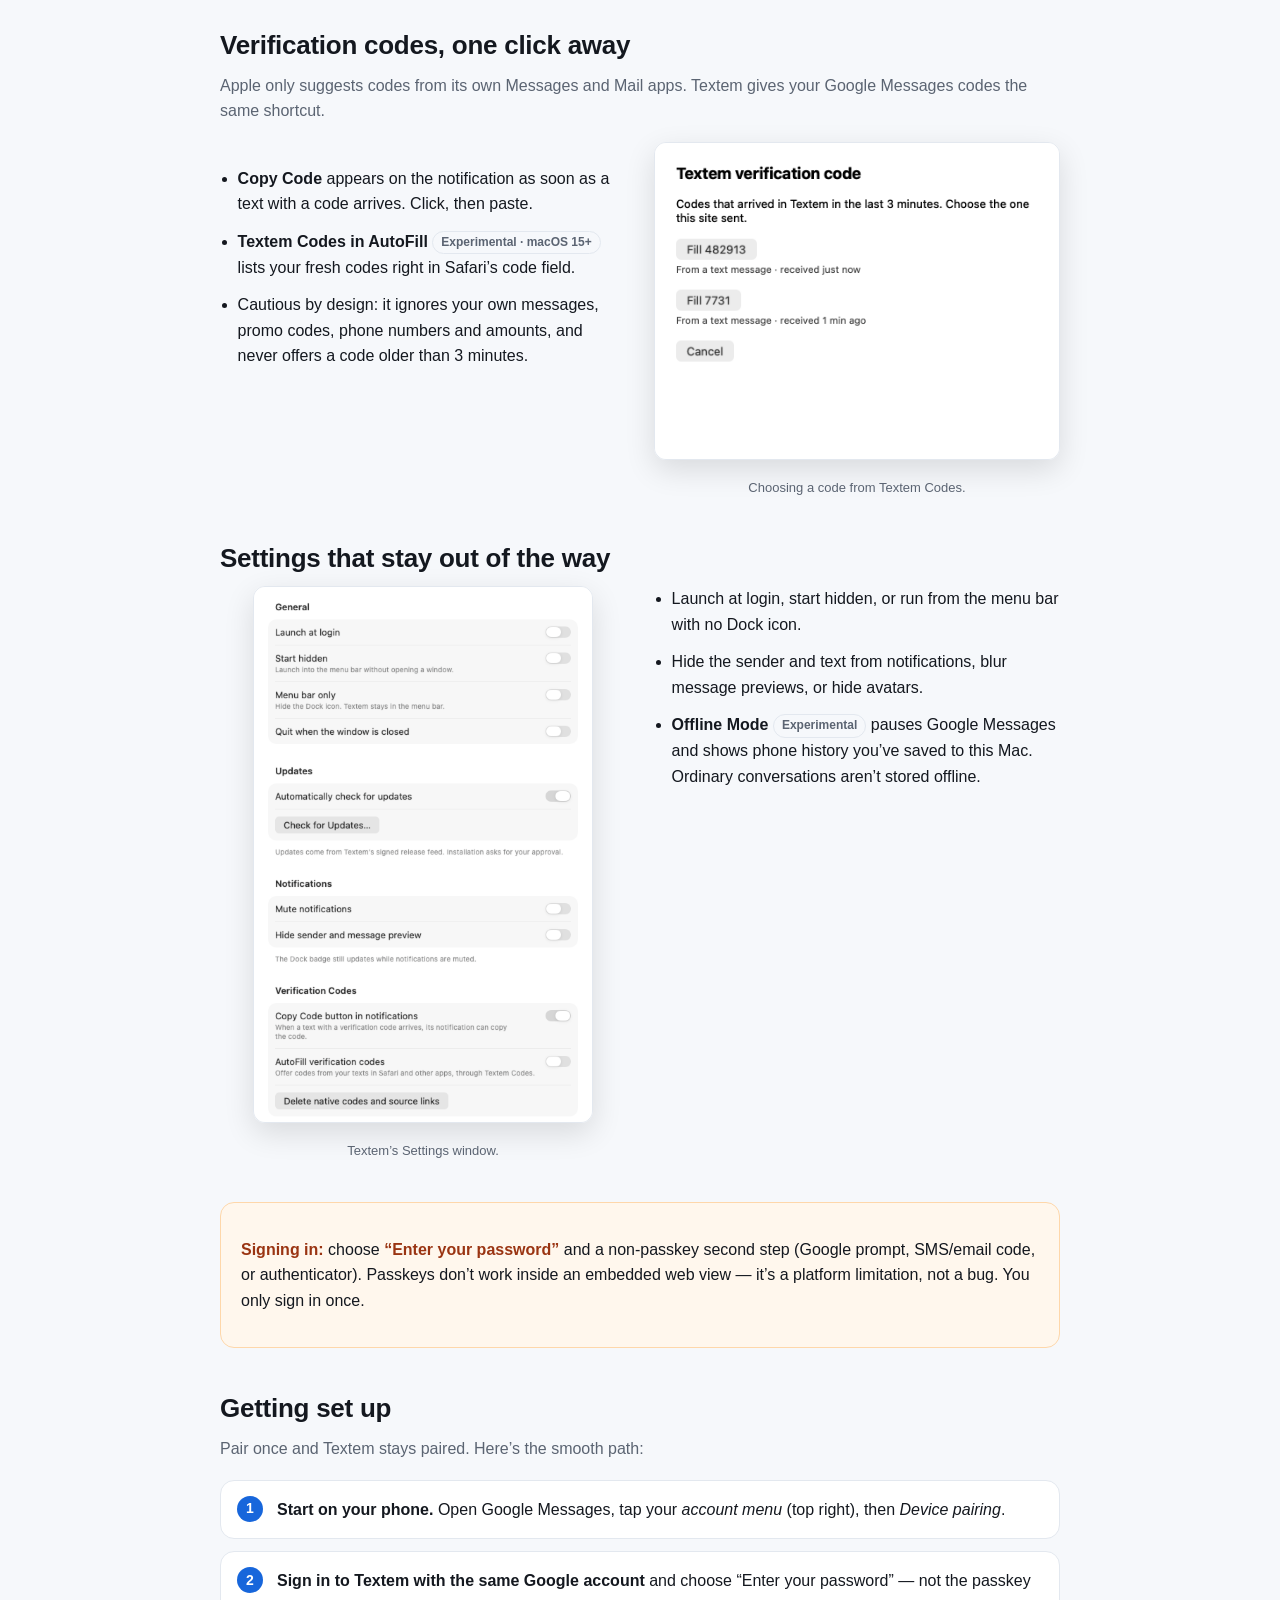
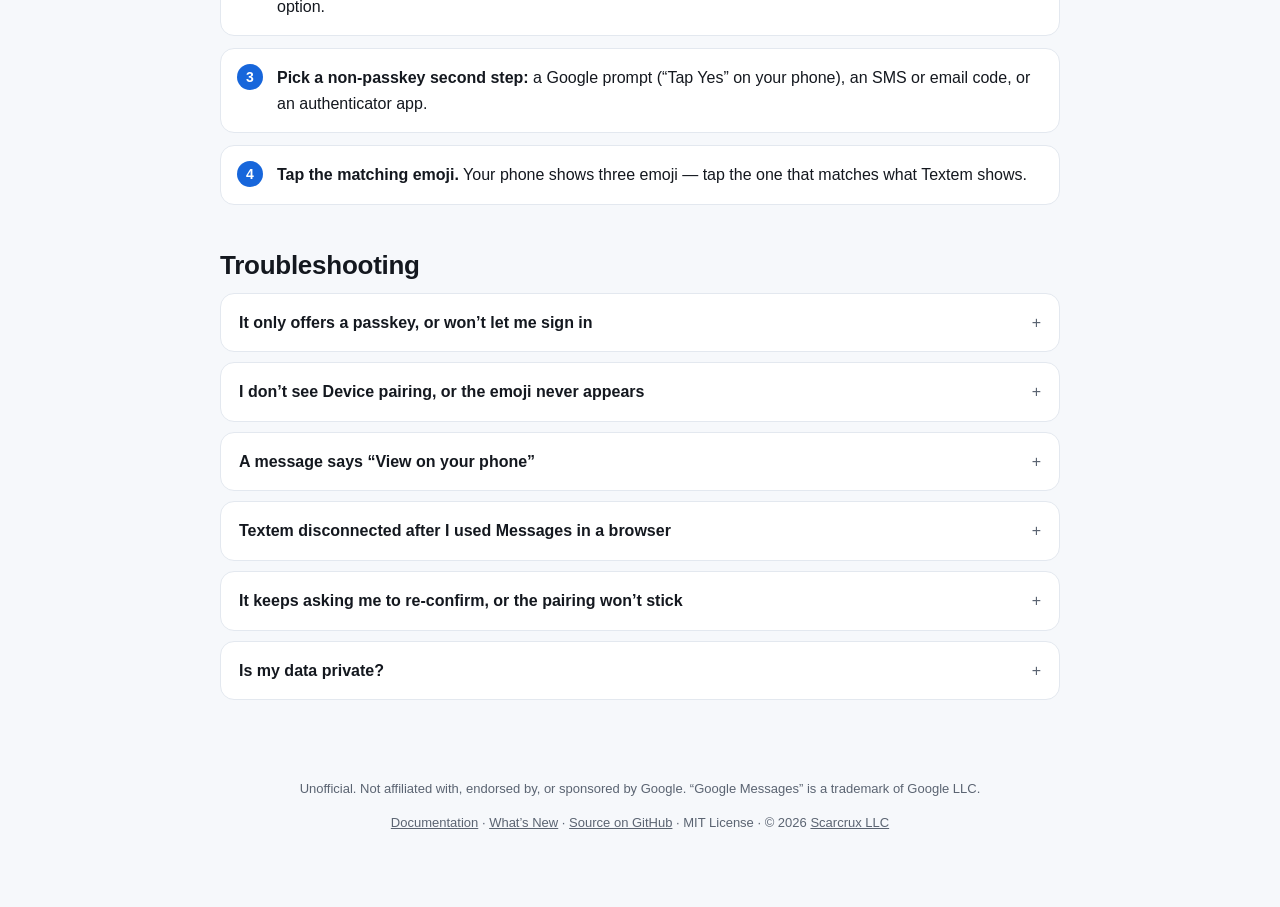
==== commit 1f734301: "docs(site): add a What’s New page Give users short summaries and downloads for public releases, alon" ====
--- a/docs/index.html
+++ b/docs/index.html
@@ -144,7 +144,7 @@
 </head>
 <body>
   <a class="skip" href="#main">Skip to main content</a>
-  <header class="site-topbar"><a class="tb-brand" href="/"><img src="/media/app-icon.png" width="28" height="28" alt="">Textem</a><nav aria-label="Site"><a href="/" aria-current="page">Overview</a><a href="/docs/">Documentation</a><a href="https://github.com/Scarcrux/Textem" class="tb-github">GitHub</a><a class="tb-download" href="https://github.com/Scarcrux/Textem/releases/latest/download/Textem.dmg">Download</a></nav></header>
+  <header class="site-topbar"><a class="tb-brand" href="/"><img src="/media/app-icon.png" width="28" height="28" alt="">Textem</a><nav aria-label="Site"><a href="/" aria-current="page">Overview</a><a href="/docs/">Documentation</a><a href="/whats-new/">What’s New</a><a href="https://github.com/Scarcrux/Textem" class="tb-github">GitHub</a><a class="tb-download" href="https://github.com/Scarcrux/Textem/releases/latest/download/Textem.dmg">Download</a></nav></header>
   <header class="wrap">
     <img class="app-icon" src="media/app-icon.png" width="112" height="112" alt="">
     <h1>Textem</h1>
@@ -153,7 +153,7 @@
       <a class="btn primary" href="https://github.com/Scarcrux/Textem/releases/latest/download/Textem.dmg">Download for Mac</a>
       <a class="btn ghost" href="/docs/">Documentation</a>
     </div>
-    <p class="note">1.0 public beta · signed and notarized by Apple · <a href="https://github.com/Scarcrux/Textem/releases/latest">release notes</a><br>For Android phones with Google Messages · macOS 13+ · Intel and Apple silicon</p>
+    <p class="note">1.0 public beta · signed and notarized by Apple · <a href="/whats-new/">What’s New</a><br>For Android phones with Google Messages · macOS 13+ · Intel and Apple silicon</p>
     <figure class="hero-shot">
       <img src="media/textem-window.png" width="1376" height="954" alt="The Textem window showing Google Messages with a conversation list and an open chat (sample conversations)">
       <figcaption>Sample conversations, shown with Textem’s demo mode.</figcaption>
@@ -263,7 +263,7 @@
 
   <footer>
     <p>Unofficial. Not affiliated with, endorsed by, or sponsored by Google. “Google Messages” is a trademark of Google LLC.</p>
-    <p><a href="/docs/">Documentation</a> · <a href="https://github.com/Scarcrux/Textem">Source on GitHub</a> · MIT License · © 2026 <a href="https://scarcrux.com">Scarcrux LLC</a></p>
+    <p><a href="/docs/">Documentation</a> · <a href="/whats-new/">What’s New</a> · <a href="https://github.com/Scarcrux/Textem">Source on GitHub</a> · MIT License · © 2026 <a href="https://scarcrux.com">Scarcrux LLC</a></p>
   </footer>
 </body>
 </html>
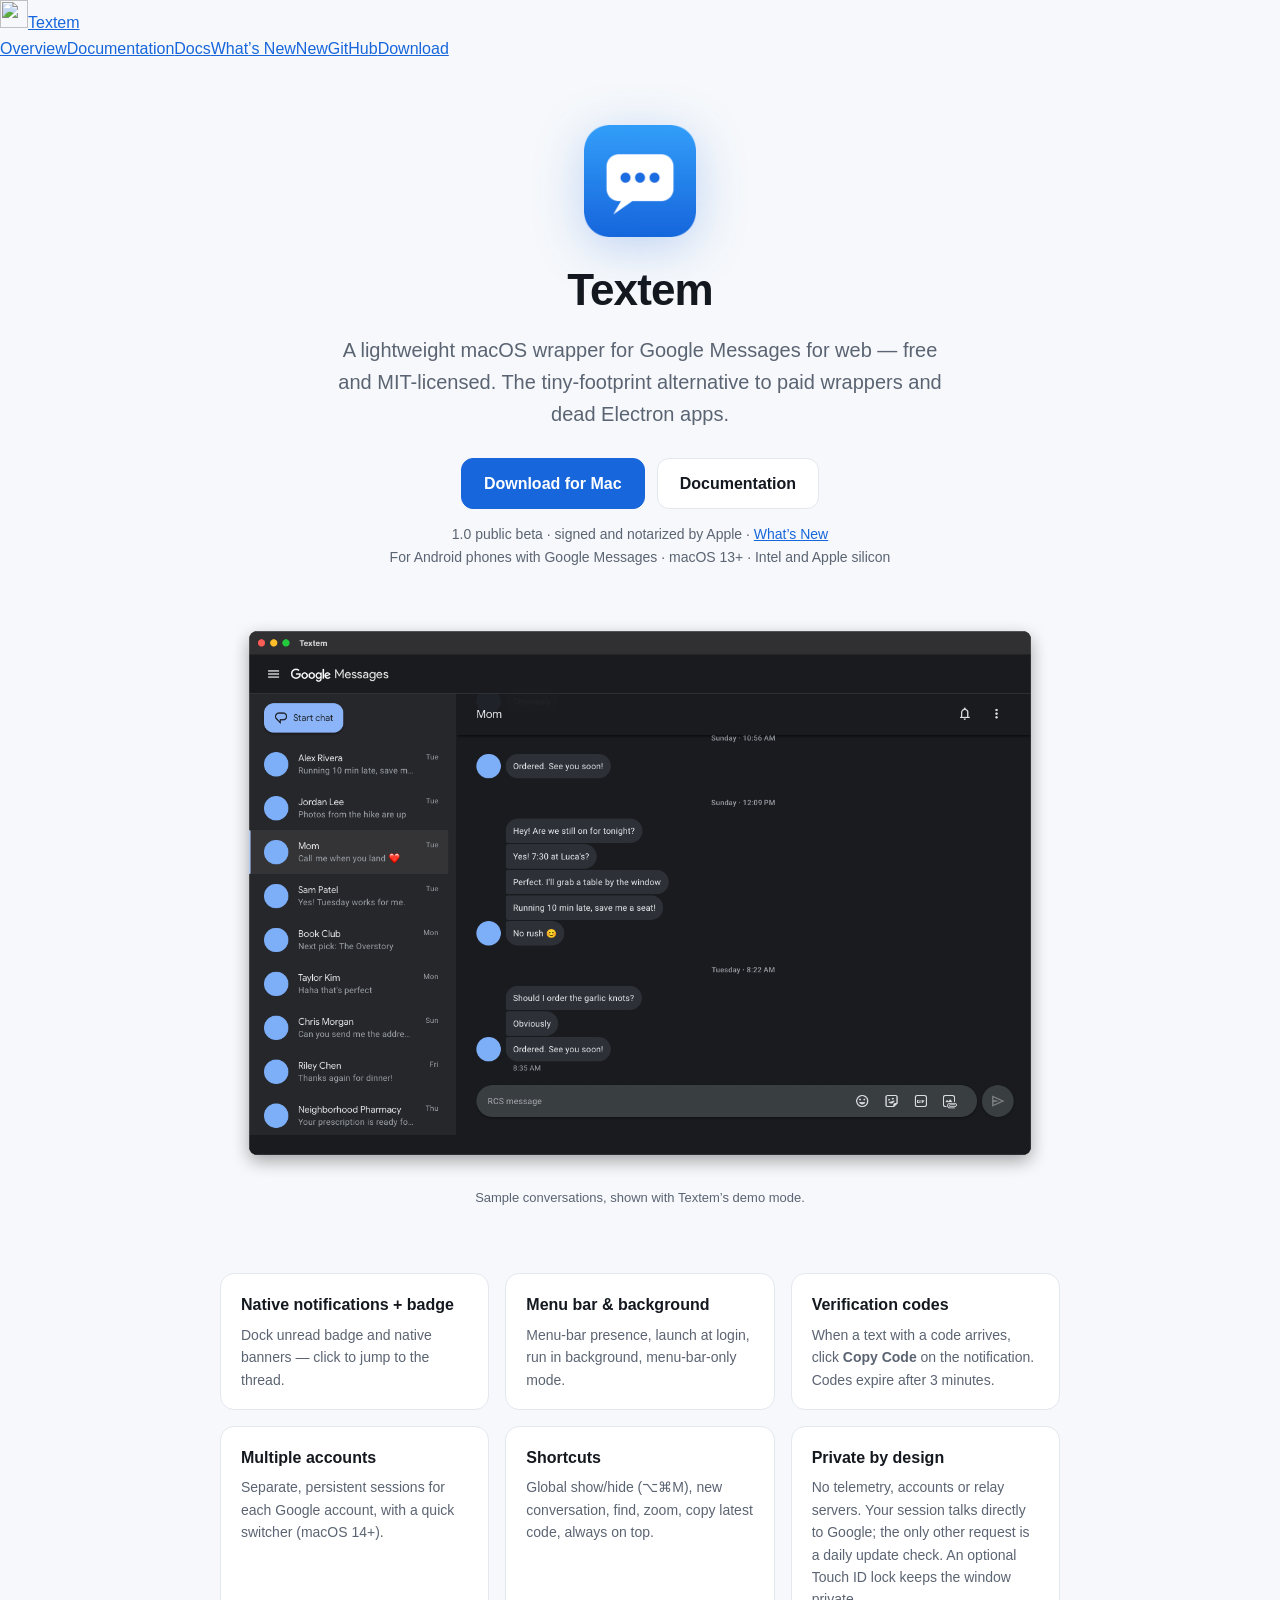
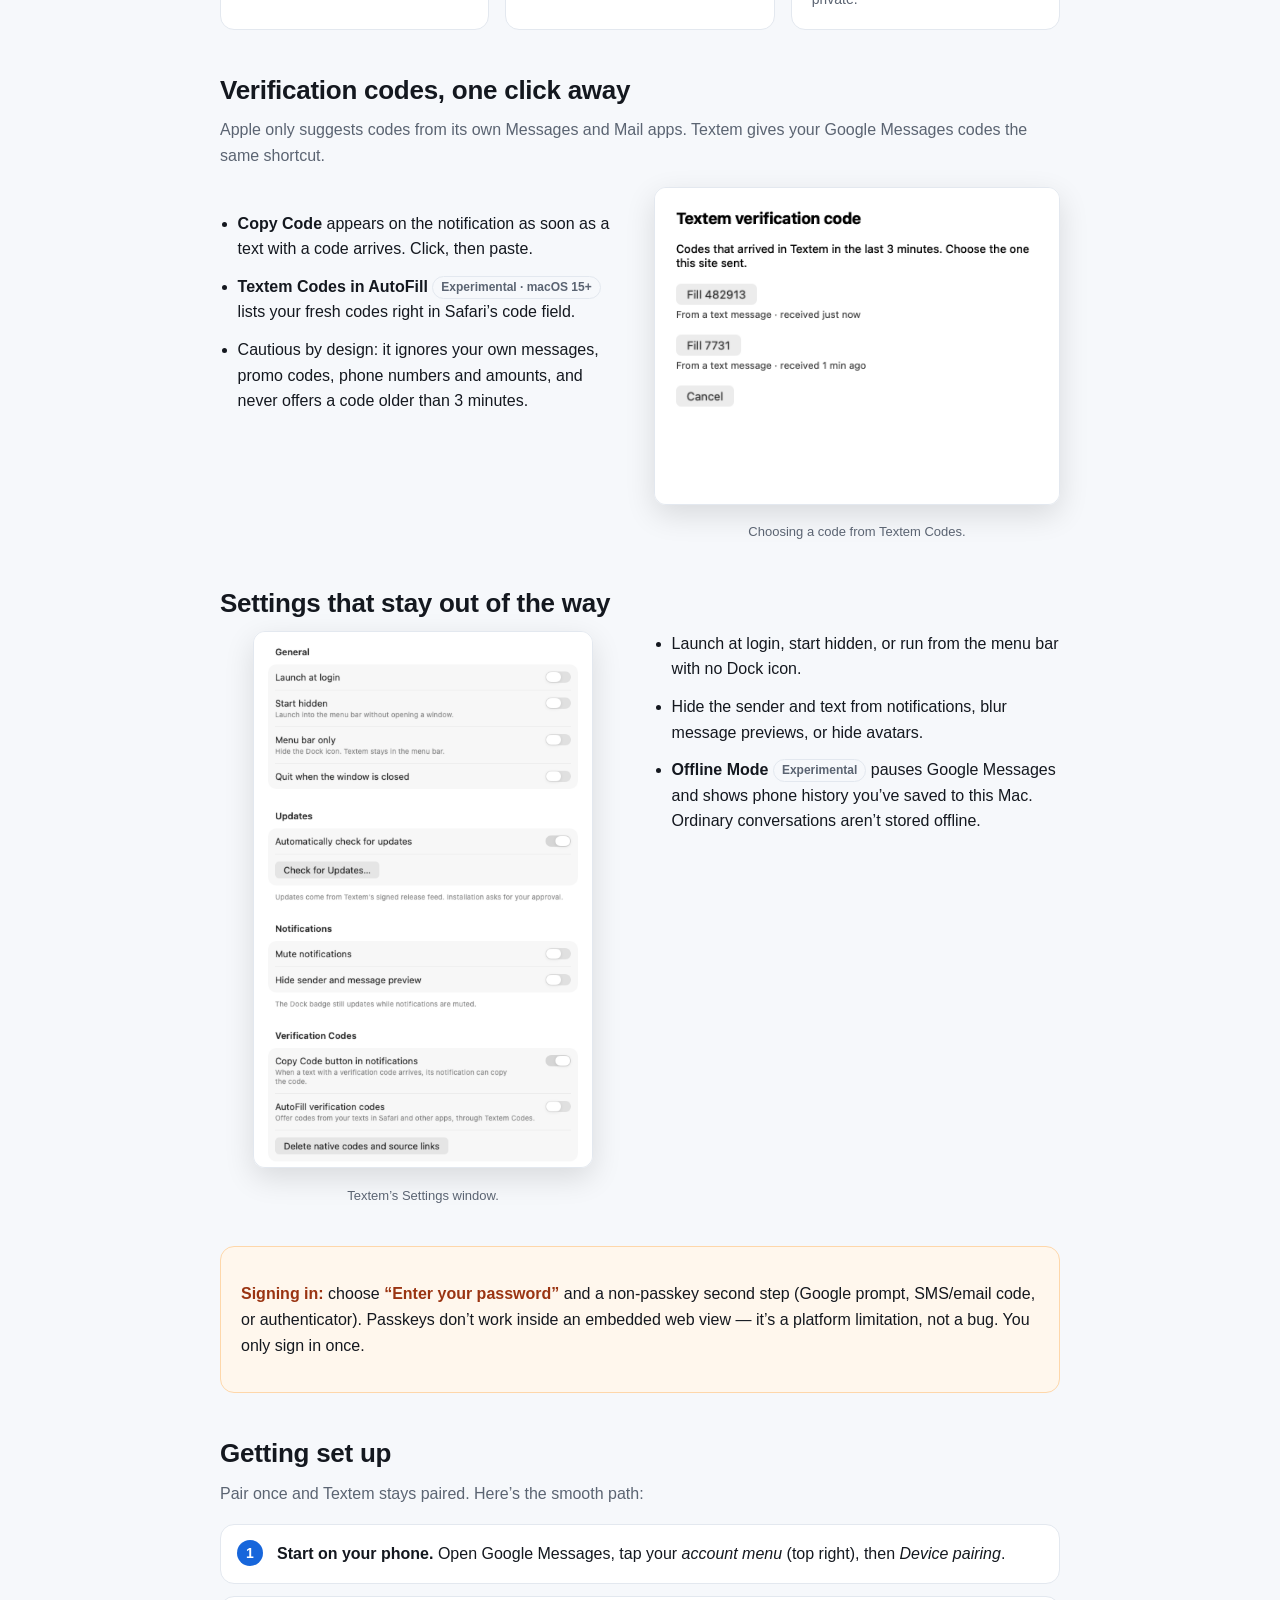
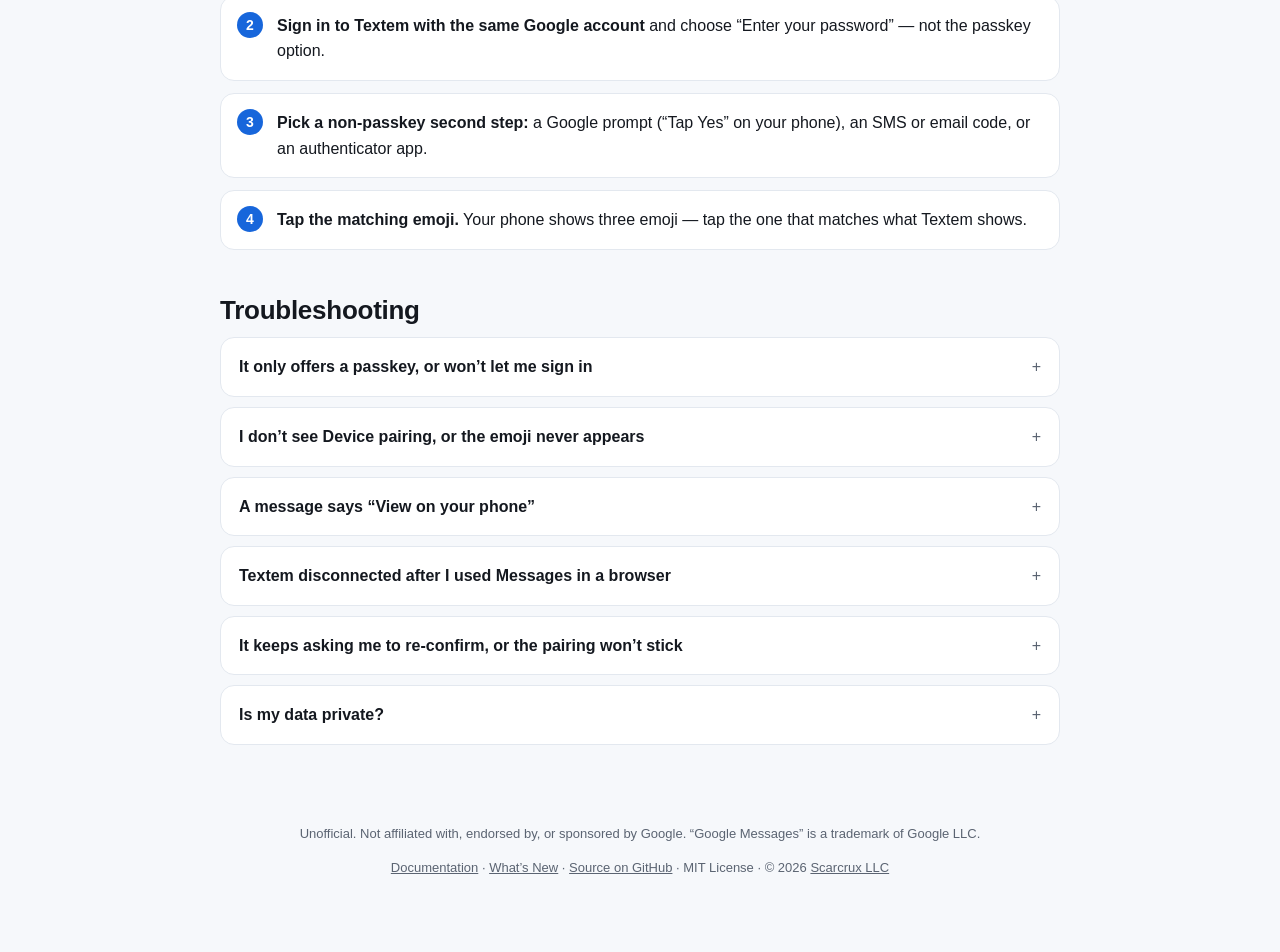
==== commit 9d6d05a9: "docs(site): keep the top bar on one row and document the lock and global shortcut Trigger: the owner" ====
--- a/docs/index.html
+++ b/docs/index.html
@@ -9,7 +9,7 @@
   <link rel="stylesheet" href="/topbar.css">
   <link rel="icon" href="favicon.png" type="image/png" sizes="64x64">
   <link rel="apple-touch-icon" href="apple-touch-icon.png">
-  <script type="application/ld+json">{"@context":"https://schema.org","@type":"SoftwareApplication","name":"Textem","applicationCategory":"CommunicationApplication","operatingSystem":"macOS 13 or later","description":"A free macOS wrapper for Google Messages for web.","url":"https://textem.scarcrux.com/","license":"https://opensource.org/licenses/MIT","isAccessibleForFree":true,"softwareVersion":"1.0b3","downloadUrl":"https://github.com/Scarcrux/Textem/releases/latest/download/Textem.dmg","offers":{"@type":"Offer","price":"0","priceCurrency":"USD"},"author":{"@type":"Organization","name":"Scarcrux LLC"}}</script>
+  <script type="application/ld+json">{"@context":"https://schema.org","@type":"SoftwareApplication","name":"Textem","applicationCategory":"CommunicationApplication","operatingSystem":"macOS 13 or later","description":"A free macOS wrapper for Google Messages for web.","url":"https://textem.scarcrux.com/","license":"https://opensource.org/licenses/MIT","isAccessibleForFree":true,"softwareVersion":"1.0b4","downloadUrl":"https://github.com/Scarcrux/Textem/releases/latest/download/Textem.dmg","offers":{"@type":"Offer","price":"0","priceCurrency":"USD"},"author":{"@type":"Organization","name":"Scarcrux LLC"}}</script>
   <meta name="theme-color" content="#f6f8fb" media="(prefers-color-scheme: light)">
   <meta name="theme-color" content="#0f1319" media="(prefers-color-scheme: dark)">
   <!-- Open Graph -->
@@ -144,7 +144,7 @@
 </head>
 <body>
   <a class="skip" href="#main">Skip to main content</a>
-  <header class="site-topbar"><a class="tb-brand" href="/"><img src="/media/app-icon.png" width="28" height="28" alt="">Textem</a><nav aria-label="Site"><a href="/" aria-current="page">Overview</a><a href="/docs/">Documentation</a><a href="/whats-new/">What’s New</a><a href="https://github.com/Scarcrux/Textem" class="tb-github">GitHub</a><a class="tb-download" href="https://github.com/Scarcrux/Textem/releases/latest/download/Textem.dmg">Download</a></nav></header>
+  <header class="site-topbar"><a class="tb-brand" href="/"><img src="/media/app-icon.png" width="28" height="28" alt="">Textem</a><nav aria-label="Site"><a class="tb-overview" href="/" aria-current="page">Overview</a><a href="/docs/"><span class="tb-long">Documentation</span><span class="tb-short">Docs</span></a><a href="/whats-new/"><span class="tb-long">What’s New</span><span class="tb-short">New</span></a><a href="https://github.com/Scarcrux/Textem" class="tb-github">GitHub</a><a class="tb-download" href="https://github.com/Scarcrux/Textem/releases/latest/download/Textem.dmg">Download</a></nav></header>
   <header class="wrap">
     <img class="app-icon" src="media/app-icon.png" width="112" height="112" alt="">
     <h1>Textem</h1>
@@ -169,7 +169,7 @@
         <div class="feat"><h3>Verification codes</h3><p>When a text with a code arrives, click <strong>Copy Code</strong> on the notification. Codes expire after 3 minutes.</p></div>
         <div class="feat"><h3>Multiple accounts</h3><p>Separate, persistent sessions for each Google account, with a quick switcher (macOS 14+).</p></div>
         <div class="feat"><h3>Shortcuts</h3><p>Global show/hide (⌥⌘M), new conversation, find, zoom, copy latest code, always on top.</p></div>
-        <div class="feat"><h3>Private by design</h3><p>No telemetry, accounts or relay servers. Your session talks directly to Google; the only other request is a daily update check.</p></div>
+        <div class="feat"><h3>Private by design</h3><p>No telemetry, accounts or relay servers. Your session talks directly to Google; the only other request is a daily update check. An optional Touch ID lock keeps the window private.</p></div>
       </div>
     </section>
 
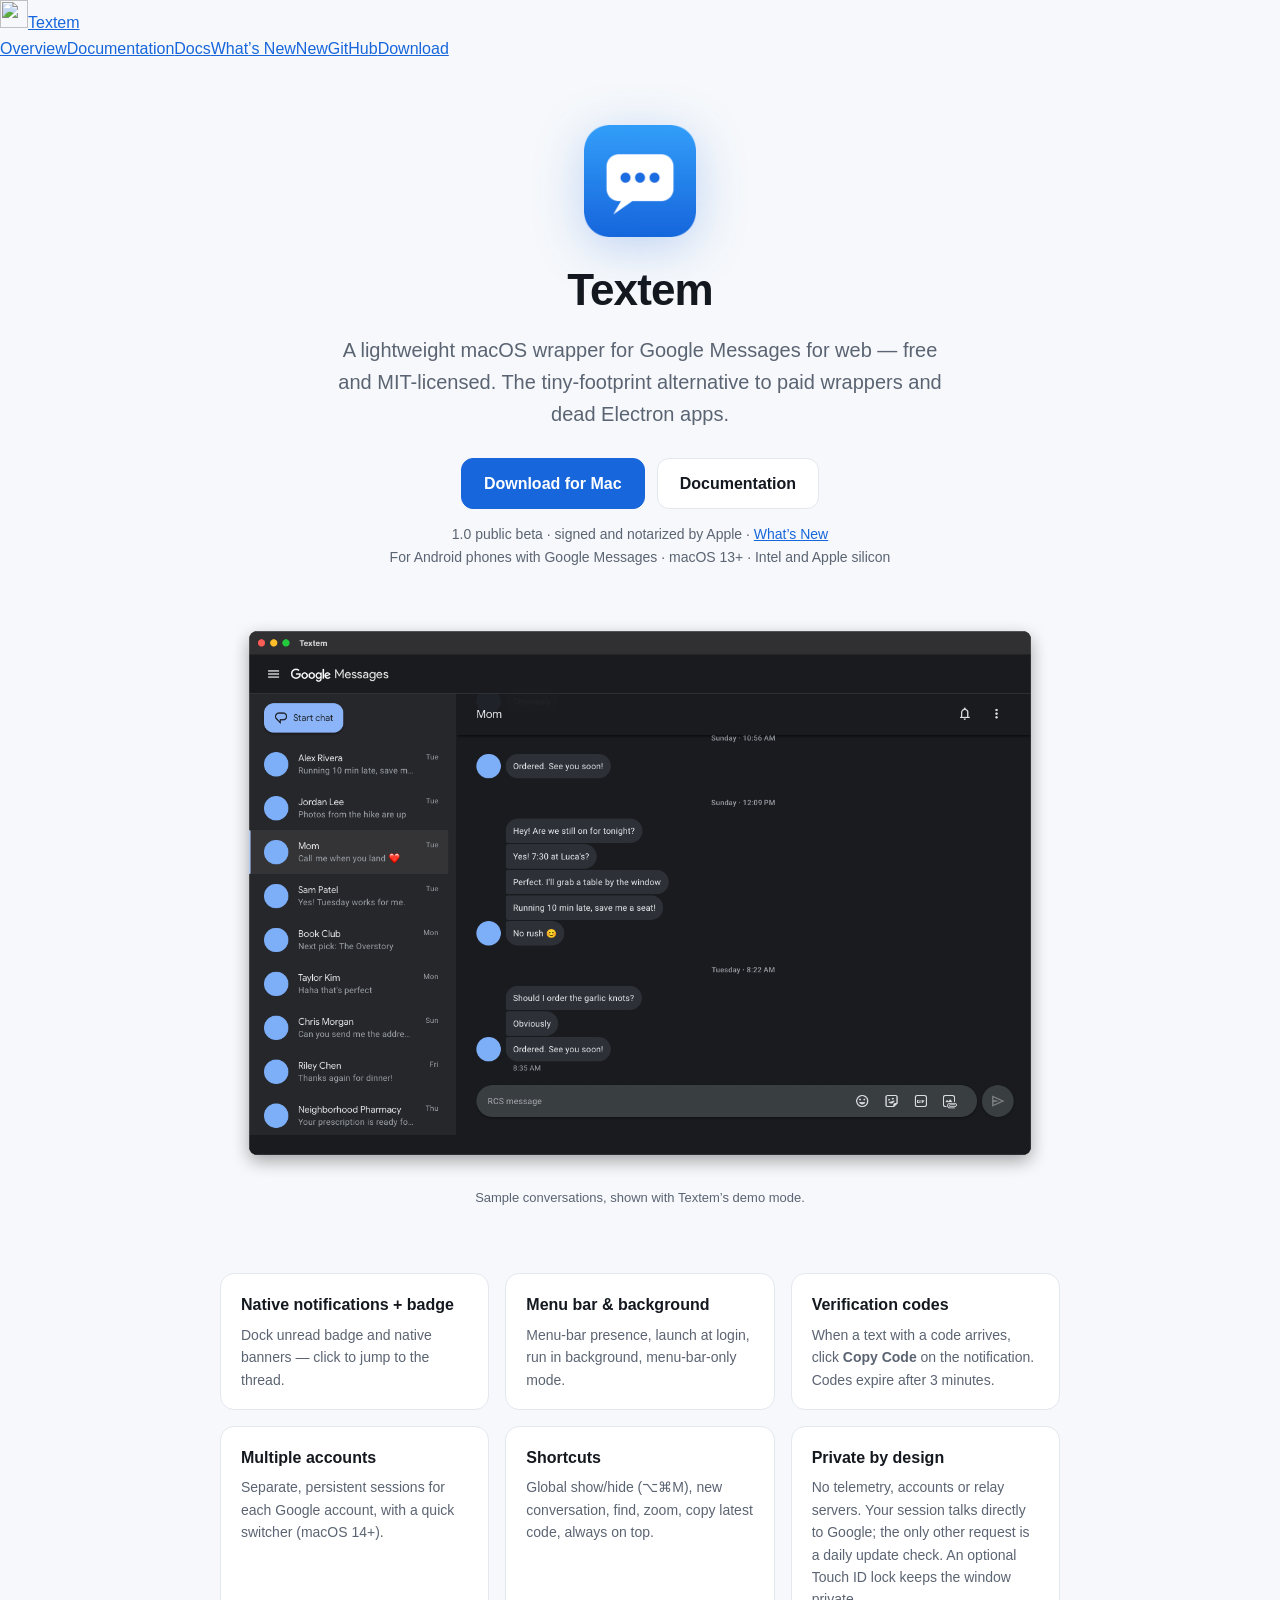
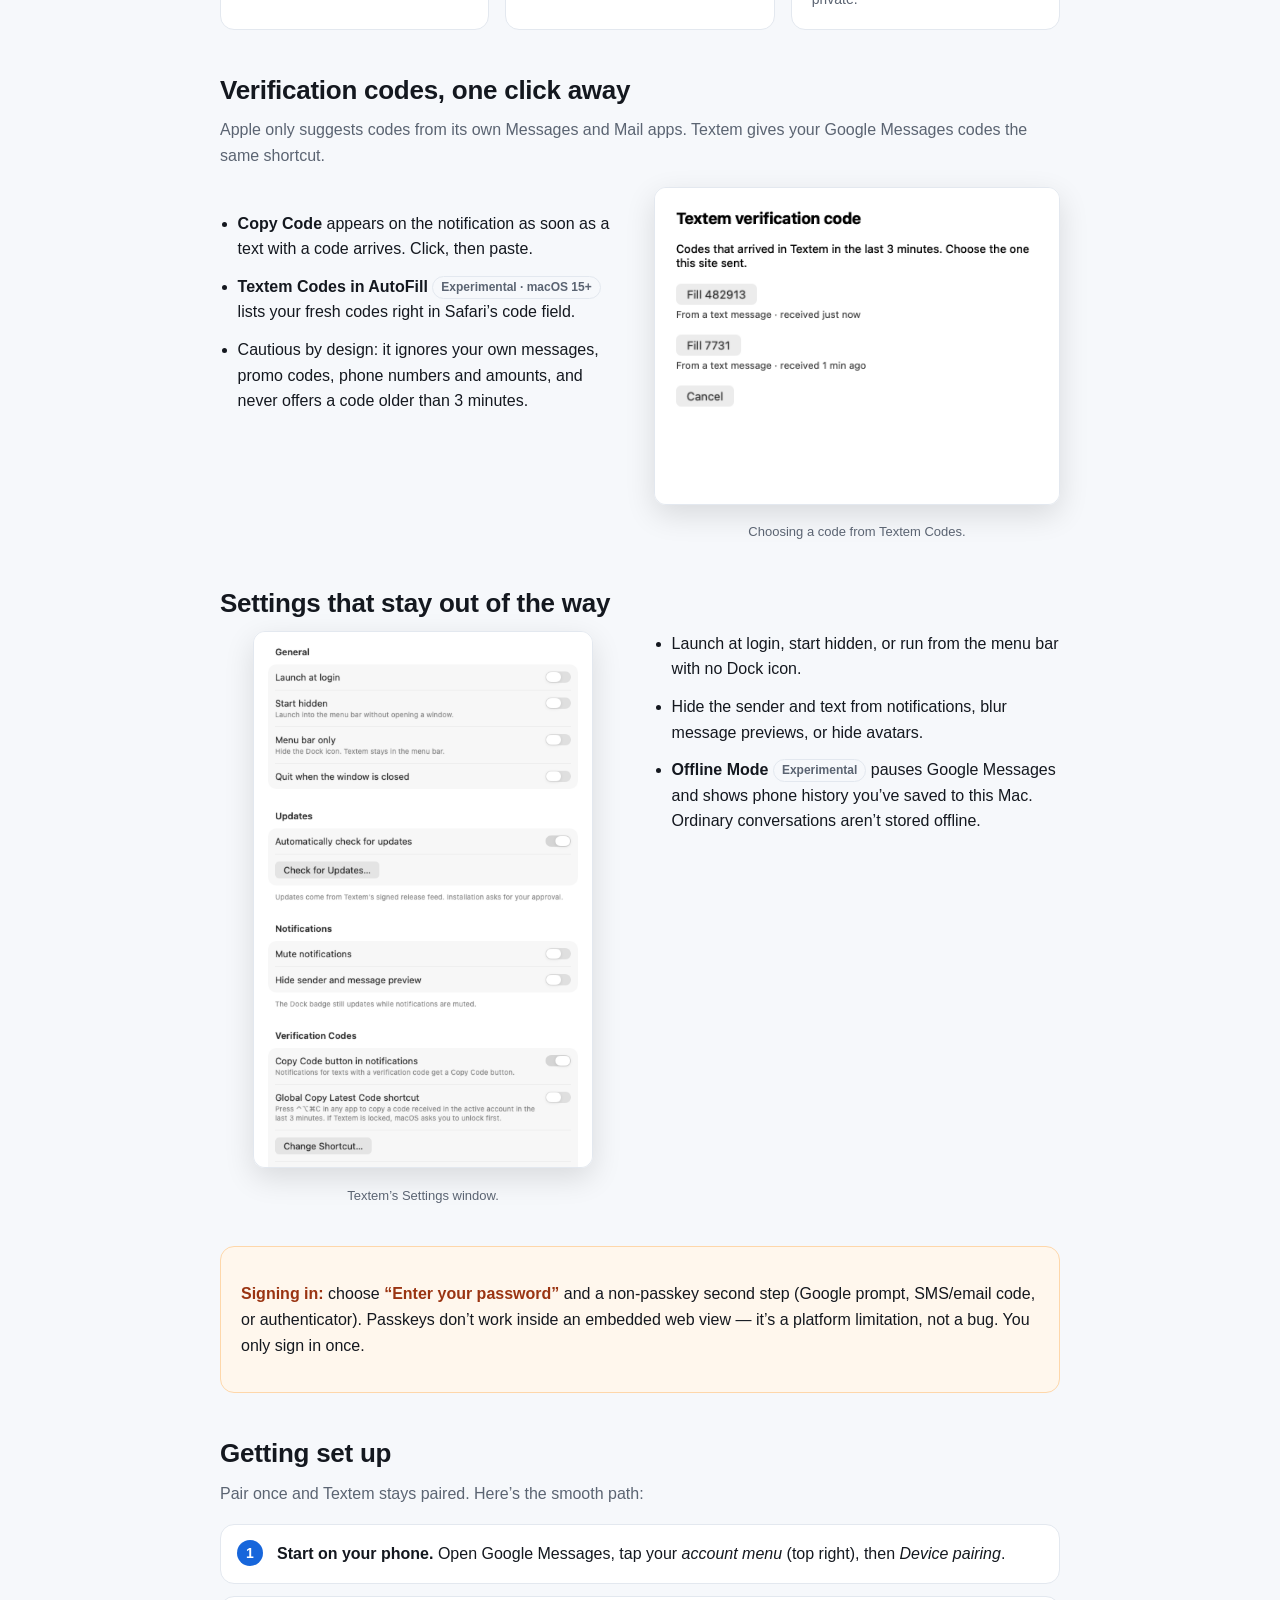
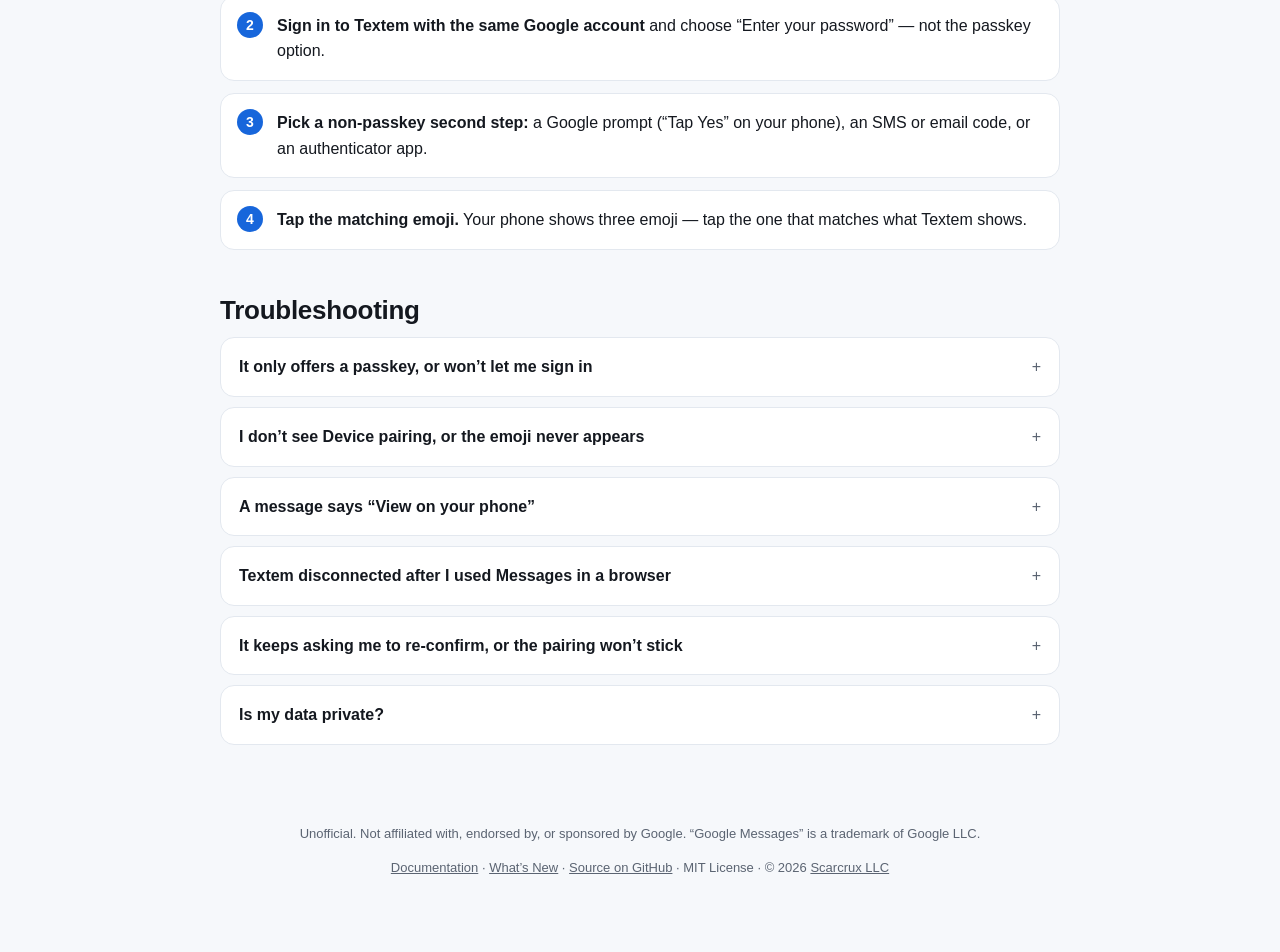
==== commit 48c33f22: "docs: describe the 1.0b5 App Lock changes (hold until 1.0b5 ships)" ====
--- a/docs/index.html
+++ b/docs/index.html
@@ -200,7 +200,7 @@
         <figure class="shot tall">
           <picture>
             <source srcset="media/settings-dark.png" media="(prefers-color-scheme: dark)">
-            <img src="media/settings-light.png" width="480" height="760" alt="Textem Settings: launch at login, start hidden, menu bar only, updates, notifications and verification codes">
+            <img src="media/settings-light.png" width="480" height="760" alt="Textem Settings: launch at login, start hidden, menu bar only, updates, notifications, and verification codes including the global copy-code shortcut">
           </picture>
           <figcaption>Textem’s Settings window.</figcaption>
         </figure>
